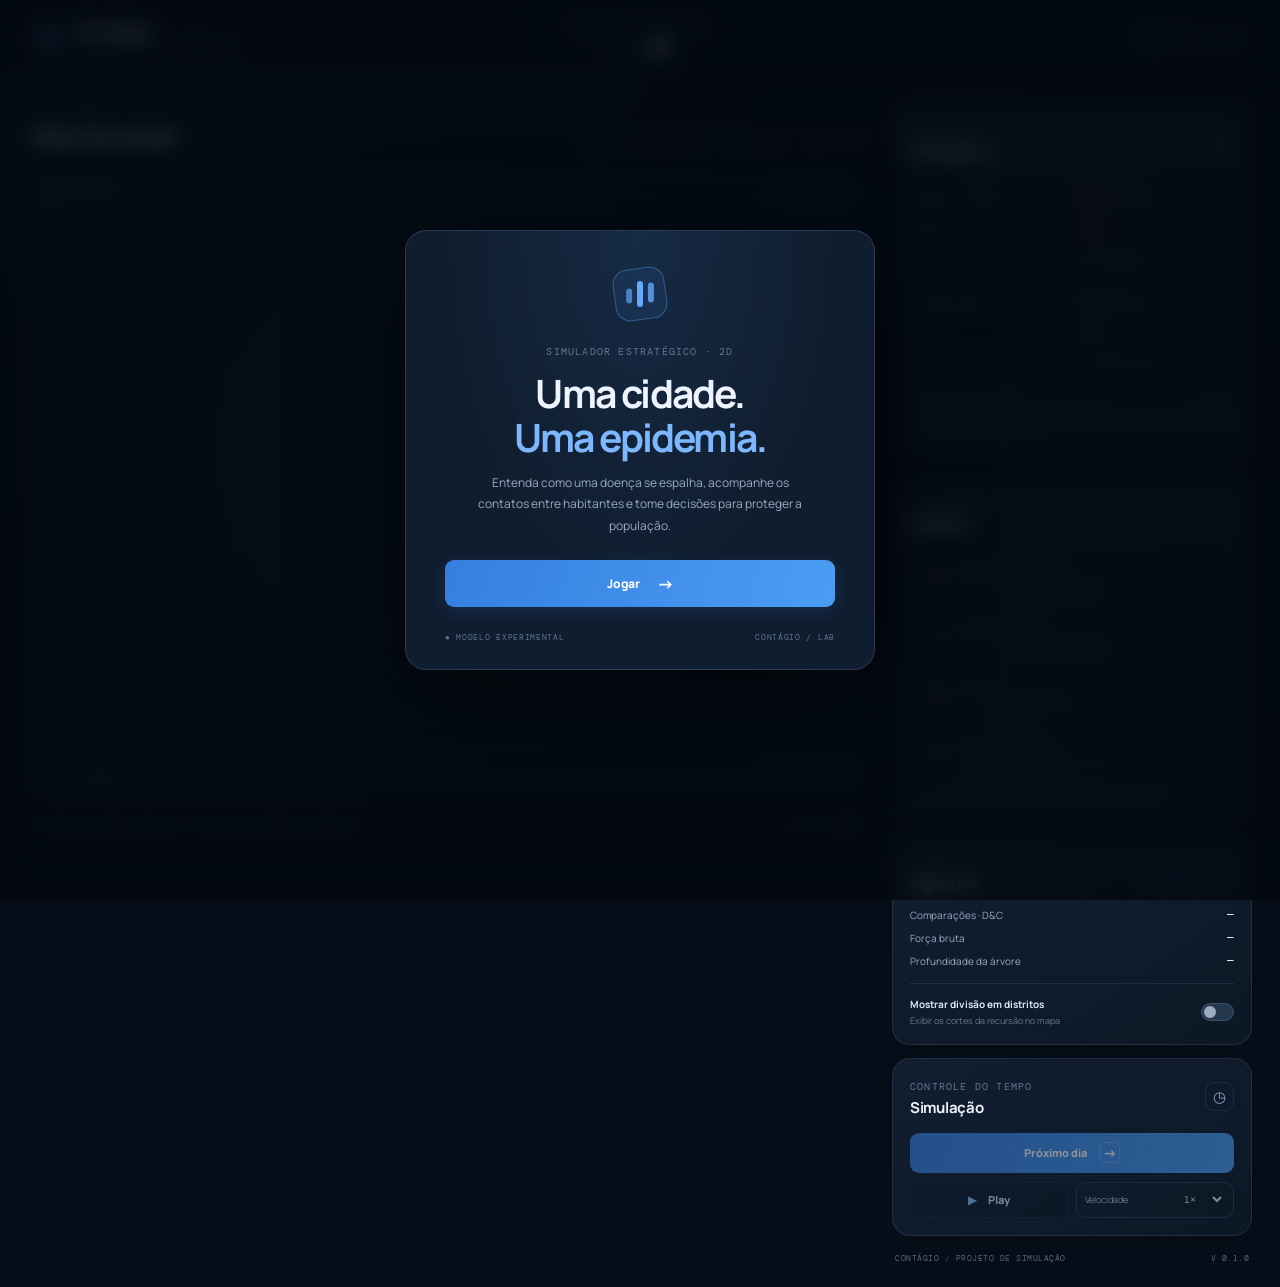
==== index.html @ 3c7310c2 "actions" ====
<!DOCTYPE html>
<html lang="pt-BR">
<head>
  <meta charset="UTF-8">
  <meta name="viewport" content="width=device-width, initial-scale=1.0">
  <meta name="theme-color" content="#0b1220">
  <meta name="description" content="Contágio — simulação estratégica de epidemias em uma cidade.">
  <title>Contágio — Simulador de epidemias</title>
  <link rel="stylesheet" href="css/style.css">
</head>
<body>
  <div class="app-shell">
    <header class="topbar">
      <a class="brand" href="#" aria-label="Contágio — início">
        <span class="brand-mark" aria-hidden="true"><span></span><span></span><span></span></span>
        <span class="brand-copy">
          <strong>Contágio</strong>
          <small>SIMULADOR DE EPIDEMIAS</small>
        </span>
      </a>
      <div class="topbar-center">
        <span class="eyebrow">SIMULAÇÃO EM ANDAMENTO</span>
        <div class="day-display">DIA <strong id="current-day">01</strong></div>
      </div>
      <div class="topbar-right">
        <span class="status-dot"></span>
        <span>MODELO LOCAL</span>
      </div>
    </header>

    <main class="main-layout">
      <section class="city-section" aria-label="Mapa da cidade">
        <div class="section-heading city-heading">
          <div>
            <span class="eyebrow">VISÃO GERAL</span>
            <h1>Mapa da cidade</h1>
          </div>
          <div class="map-legend" aria-label="Legenda dos estados">
            <span><i class="legend-dot susceptible"></i>Suscetível</span>
            <span><i class="legend-dot infected"></i>Infectado</span>
            <span><i class="legend-dot recovered"></i>Recuperado</span>
            <span><i class="legend-dot vaccinated"></i>Vacinado</span>
          </div>
        </div>

        <div class="city-frame">
          <div class="map-topline">
            <span><i class="live-indicator"></i> SIMULAÇÃO</span>
            <span id="city-population">POPULAÇÃO: —</span>
          </div>
          <canvas id="city" width="1100" height="720" aria-label="Representação 2D da cidade e de seus habitantes">
            Seu navegador não oferece suporte ao elemento canvas.
          </canvas>
          <div class="map-coordinates" aria-hidden="true">
            <span>SETOR URBANO · 01</span>
            <span>CONTÁGIO / LAB</span>
          </div>
        </div>

        <div class="city-footer">
          <div class="footer-note">
            <span class="footer-icon">⌖</span>
            <span>Observe os deslocamentos e os focos de transmissão em tempo real.</span>
          </div>
          <span class="simulation-tag">2D · TEMPO DISCRETO</span>
        </div>
      </section>

      <aside class="sidebar" aria-label="Painel de controle">
        <section class="panel stats-panel">
          <div class="panel-heading">
            <div>
              <span class="eyebrow">CENÁRIO ATUAL</span>
              <h2>Estatísticas</h2>
            </div>
            <span class="panel-icon" aria-hidden="true">▥</span>
          </div>
          <div class="stats-grid">
            <article class="stat-card stat-s">
              <span class="stat-label"><i class="legend-dot susceptible"></i> SUSCETÍVEIS</span>
              <strong id="stat-susceptible">—</strong>
              <small>Não infectados</small>
            </article>
            <article class="stat-card stat-i">
              <span class="stat-label"><i class="legend-dot infected"></i> INFECTADOS</span>
              <strong id="stat-infected">—</strong>
              <small>Em circulação</small>
            </article>
            <article class="stat-card stat-r">
              <span class="stat-label"><i class="legend-dot recovered"></i> RECUPERADOS</span>
              <strong id="stat-recovered">—</strong>
              <small>Imunidade adquirida</small>
            </article>
            <article class="stat-card stat-v">
              <span class="stat-label"><i class="legend-dot vaccinated"></i> VACINADOS</span>
              <strong id="stat-vaccinated">—</strong>
              <small>Proteção aplicada</small>
            </article>
          </div>
          <div class="hospital-block">
            <div class="hospital-heading">
              <span>Ocupação hospitalar</span>
              <strong id="hospital-occupancy">— / —</strong>
            </div>
            <div class="progress-track" role="progressbar" aria-label="Ocupação hospitalar" aria-valuemin="0" aria-valuemax="100" aria-valuenow="0" id="hospital-progress">
              <span id="hospital-progress-fill"></span>
            </div>
            <div class="progress-caption">
              <span>Capacidade disponível</span>
              <strong id="hospital-available">—</strong>
            </div>
          </div>
        </section>

        <section class="panel actions-panel">
          <div class="panel-heading">
            <div>
              <span class="eyebrow">INTERVENÇÕES</span>
              <h2>Medidas</h2>
            </div>
            <span class="panel-icon" aria-hidden="true">✳</span>
          </div>
          <div class="action-list">
            <button class="action-button" id="btn-lockdown" type="button" disabled>
              <span class="action-symbol lockdown-symbol">⌑</span>
              <span class="action-copy"><strong>Lockdown de distrito</strong><small>Restringir circulação em uma área</small></span>
              <span class="action-arrow">›</span>
            </button>
            <button class="action-button" id="btn-distancing" type="button" disabled>
              <span class="action-symbol distancing-symbol">↔</span>
              <span class="action-copy"><strong>Distanciamento</strong><small>Reduzir a proximidade entre pessoas</small></span>
              <span class="action-arrow">›</span>
            </button>
            <button class="action-button" id="btn-vaccinate" type="button" disabled>
              <span class="action-symbol vaccine-symbol">✚</span>
              <span class="action-copy"><strong>Vacinar</strong><small>Imunizar parte da população</small></span>
              <span class="action-arrow">›</span>
            </button>
            <button class="action-button" id="btn-trace" type="button" disabled>
              <span class="action-symbol trace-symbol">⌕</span>
              <span class="action-copy"><strong>Rastrear contatos</strong><small>Identificar e isolar contatos recentes</small></span>
              <span class="action-arrow">›</span>
            </button>
          </div>
          <p class="panel-hint">As medidas estratégicas serão habilitadas ao iniciar uma fase.</p>
        </section>

        <section class="panel algorithm-panel">
          <div class="panel-heading">
            <div>
              <span class="eyebrow">DIVIDIR E CONQUISTAR</span>
              <h2>Algoritmo</h2>
            </div>
            <span class="complexity-chip">O(n log n + k)</span>
          </div>
          <div class="algorithm-metrics">
            <div class="algorithm-metric">
              <span>Comparações · D&amp;C</span>
              <strong id="algorithm-comparisons">—</strong>
            </div>
            <div class="algorithm-metric">
              <span>Força bruta</span>
              <strong id="brute-comparisons">—</strong>
            </div>
            <div class="algorithm-metric">
              <span>Profundidade da árvore</span>
              <strong id="tree-depth">—</strong>
            </div>
          </div>
          <label class="toggle-row" for="toggle-districts">
            <span class="toggle-copy"><strong>Mostrar divisão em distritos</strong><small>Exibir os cortes da recursão no mapa</small></span>
            <input id="toggle-districts" type="checkbox" disabled>
            <span class="toggle-control" aria-hidden="true"></span>
          </label>
        </section>

        <section class="panel controls-panel">
          <div class="panel-heading">
            <div>
              <span class="eyebrow">CONTROLE DO TEMPO</span>
              <h2>Simulação</h2>
            </div>
            <span class="panel-icon" aria-hidden="true">◷</span>
          </div>
          <button class="primary-button" id="btn-next-day" type="button" disabled>
            <span>Próximo dia</span><span class="button-shortcut">→</span>
          </button>
          <div class="playback-row">
            <button class="secondary-button" id="btn-play-pause" type="button" disabled>
              <span id="play-icon">▶</span><span id="play-label">Play</span>
            </button>
            <label class="speed-control" for="speed-select">
              <span>Velocidade</span>
              <select id="speed-select" disabled>
                <option value="1">1×</option>
                <option value="2">2×</option>
                <option value="4">4×</option>
              </select>
            </label>
          </div>
        </section>

        <div class="sidebar-bottom">
          <span>CONTÁGIO <span class="muted">/</span> PROJETO DE SIMULAÇÃO</span>
          <span>V 0.1.0</span>
        </div>
      </aside>
    </main>
  </div>

  <!-- Menu inicial -->
  <div class="overlay overlay-menu is-visible" id="menu-overlay" role="dialog" aria-modal="true" aria-labelledby="menu-title">
    <div class="modal-card menu-card">
      <div class="modal-emblem"><span class="brand-mark large"><span></span><span></span><span></span></span></div>
      <span class="eyebrow">SIMULADOR ESTRATÉGICO · 2D</span>
      <h2 id="menu-title">Uma cidade.<br><span>Uma epidemia.</span></h2>
      <p>Entenda como uma doença se espalha, acompanhe os contatos entre habitantes e tome decisões para proteger a população.</p>
      <button class="primary-button modal-primary" id="btn-start" type="button">Jogar <span>→</span></button>
      <div class="modal-meta"><span>● MODELO EXPERIMENTAL</span><span>CONTÁGIO / LAB</span></div>
    </div>
  </div>

  <!-- Resultado da fase -->
  <div class="overlay" id="level-overlay" role="dialog" aria-modal="true" aria-labelledby="level-result-title" hidden>
    <div class="modal-card result-card">
      <span class="eyebrow" id="level-result-kicker">RESULTADO DA FASE</span>
      <h2 id="level-result-title">Fase concluída</h2>
      <p id="level-result-message">O resultado da simulação aparecerá aqui.</p>
      <button class="primary-button modal-primary" id="btn-level-continue" type="button">Continuar <span>→</span></button>
    </div>
  </div>

  <!-- Scripts: dependências carregadas em ordem. -->
  <script src="js/config.js"></script>
  <script src="js/utils.js"></script>
  <script src="js/selection.js"></script>
  <script src="js/pairs.js"></script>
  <script src="js/world.js"></script>
  <script src="js/epidemic.js"></script>
  <script src="js/actions.js"></script>
  <script src="js/renderer.js"></script>
  <!-- TODO: <script src="js/ui.js"></script> -->
  <!-- TODO: <script src="js/levels.js"></script> -->
  <!-- TODO: <script src="js/main.js"></script> -->
</body>
</html>
---- css/style.css ----
@import url('https://fonts.googleapis.com/css2?family=DM+Mono:wght@400;500&family=Manrope:wght@400;500;600;700;800&display=swap');

:root {
  color-scheme: dark;
  --color-s: #4ba7ff;
  --color-i: #ff5f70;
  --color-r: #39d6a0;
  --color-v: #a78bfa;
  --bg: #080e19;
  --bg-soft: #0c1422;
  --panel: #101b2b;
  --panel-raised: #142236;
  --panel-border: rgba(151, 177, 211, .12);
  --text: #edf4ff;
  --text-soft: #9aabc2;
  --text-muted: #657891;
  --accent: #63a9ff;
  --accent-strong: #347fe0;
  --grid-line: rgba(120, 158, 204, .075);
  --radius-lg: 18px;
  --radius-md: 12px;
  --font-main: 'Manrope', -apple-system, BlinkMacSystemFont, 'Segoe UI', sans-serif;
  --font-mono: 'DM Mono', 'SFMono-Regular', Consolas, monospace;
}

* { box-sizing: border-box; }
html { min-width: 320px; min-height: 100%; background: var(--bg); }
body {
  margin: 0;
  min-height: 100vh;
  color: var(--text);
  background:
    radial-gradient(ellipse at 18% -20%, rgba(43, 105, 178, .16), transparent 42%),
    var(--bg);
  font-family: var(--font-main);
  font-size: 13px;
}
button, select { font: inherit; }
button { color: inherit; }
button:focus-visible, select:focus-visible, input:focus-visible {
  outline: 2px solid var(--accent);
  outline-offset: 3px;
}
[hidden] { display: none !important; }

.app-shell { width: min(1920px, 100%); min-height: 100vh; margin: 0 auto; }
.topbar {
  height: 76px;
  padding: 0 34px;
  display: grid;
  grid-template-columns: 1fr 1fr 1fr;
  align-items: center;
  border-bottom: 1px solid var(--panel-border);
  background: rgba(9, 16, 28, .86);
}
.brand { display: inline-flex; align-items: center; gap: 12px; width: fit-content; color: var(--text); text-decoration: none; }
.brand-mark { width: 30px; height: 30px; display: inline-flex; align-items: center; justify-content: center; gap: 3px; border: 1px solid rgba(99, 169, 255, .35); border-radius: 9px; background: rgba(66, 137, 221, .1); transform: rotate(-8deg); }
.brand-mark span { display: block; width: 4px; border-radius: 4px; background: var(--accent); transform: rotate(8deg); }
.brand-mark span:nth-child(1) { height: 9px; opacity: .65; }
.brand-mark span:nth-child(2) { height: 16px; }
.brand-mark span:nth-child(3) { height: 12px; opacity: .8; }
.brand-copy { display: flex; flex-direction: column; gap: 1px; }
.brand-copy strong { font-size: 17px; font-weight: 800; letter-spacing: -.7px; }
.brand-copy small, .eyebrow { color: var(--text-muted); font: 10px var(--font-mono); letter-spacing: 1.2px; }
.topbar-center { text-align: center; }
.topbar-center .eyebrow { font-size: 9px; }
.day-display { margin-top: 2px; color: var(--text-soft); font: 11px var(--font-mono); letter-spacing: 1.5px; }
.day-display strong { margin-left: 5px; color: var(--text); font-size: 20px; letter-spacing: 0; }
.topbar-right { display: flex; justify-content: flex-end; align-items: center; gap: 9px; color: var(--text-muted); font: 10px var(--font-mono); letter-spacing: .8px; }
.status-dot, .live-indicator { width: 7px; height: 7px; display: inline-block; border-radius: 50%; background: var(--color-r); box-shadow: 0 0 10px rgba(57, 214, 160, .5); }

.main-layout { display: grid; grid-template-columns: minmax(0, 1fr) 360px; gap: 22px; padding: 26px 28px 24px; align-items: start; }
.city-section { min-width: 0; }
.section-heading { display: flex; justify-content: space-between; align-items: flex-end; gap: 20px; }
.city-heading { margin: 2px 2px 17px; }
h1, h2, p { margin-top: 0; }
h1 { margin-bottom: 0; font-size: 21px; font-weight: 700; letter-spacing: -.7px; }
h2 { margin: 3px 0 0; font-size: 15px; font-weight: 700; letter-spacing: -.3px; }
.map-legend { display: flex; flex-wrap: wrap; justify-content: flex-end; gap: 13px; color: var(--text-soft); font-size: 10px; }
.map-legend span, .stat-label { display: inline-flex; align-items: center; gap: 6px; }
.legend-dot { width: 7px; height: 7px; display: inline-block; flex: 0 0 auto; border-radius: 50%; }
.susceptible { background: var(--color-s); }
.infected { background: var(--color-i); box-shadow: 0 0 8px rgba(255, 95, 112, .4); }
.recovered { background: var(--color-r); }
.vaccinated { background: var(--color-v); }

.city-frame {
  position: relative;
  overflow: hidden;
  min-height: 420px;
  border: 1px solid rgba(119, 157, 202, .2);
  border-radius: var(--radius-lg);
  background-color: #0b1727;
  background-image:
    linear-gradient(var(--grid-line) 1px, transparent 1px),
    linear-gradient(90deg, var(--grid-line) 1px, transparent 1px),
    radial-gradient(ellipse at 50% 45%, rgba(40, 91, 143, .13), transparent 62%);
  background-size: 34px 34px, 34px 34px, auto;
  box-shadow: 0 18px 50px rgba(0, 0, 0, .18), inset 0 1px rgba(255, 255, 255, .025);
}
.map-topline { position: absolute; z-index: 1; top: 17px; left: 19px; right: 19px; display: flex; justify-content: space-between; color: #7388a4; font: 9px var(--font-mono); letter-spacing: 1px; pointer-events: none; }
.map-topline > span:first-child { display: flex; align-items: center; gap: 7px; }
.live-indicator { width: 6px; height: 6px; }
#city { display: block; width: 100%; height: clamp(420px, calc(100vh - 270px), 760px); min-height: 420px; }
.map-coordinates { position: absolute; bottom: 15px; left: 19px; right: 19px; display: flex; justify-content: space-between; color: rgba(122, 148, 180, .55); font: 8px var(--font-mono); letter-spacing: 1px; pointer-events: none; }
.city-footer { display: flex; justify-content: space-between; align-items: center; gap: 16px; padding: 14px 3px 0; color: var(--text-muted); font-size: 10px; }
.footer-note { display: flex; align-items: center; gap: 8px; }
.footer-icon { color: var(--accent); font-size: 16px; }
.simulation-tag { font: 9px var(--font-mono); letter-spacing: .8px; }

.sidebar { display: flex; flex-direction: column; gap: 13px; }
.panel { padding: 17px; border: 1px solid var(--panel-border); border-radius: var(--radius-lg); background: linear-gradient(145deg, rgba(18, 31, 49, .98), rgba(13, 24, 39, .98)); box-shadow: 0 8px 24px rgba(0, 0, 0, .1); }
.panel-heading { display: flex; justify-content: space-between; align-items: center; margin-bottom: 15px; }
.panel-icon { width: 29px; height: 29px; display: grid; place-items: center; border: 1px solid var(--panel-border); border-radius: 9px; color: #8aa5c7; font-size: 15px; }
.stats-grid { display: grid; grid-template-columns: 1fr 1fr; gap: 8px; }
.stat-card { min-width: 0; padding: 11px 11px 10px; border: 1px solid var(--panel-border); border-radius: 10px; background: rgba(5, 13, 24, .28); }
.stat-label { color: var(--text-soft); font: 8px var(--font-mono); letter-spacing: .45px; white-space: nowrap; }
.stat-card strong { display: block; margin: 7px 0 1px; font: 700 23px var(--font-mono); letter-spacing: -1px; }
.stat-card small { color: var(--text-muted); font-size: 9px; }
.stat-s strong { color: var(--color-s); }
.stat-i strong { color: var(--color-i); }
.stat-r strong { color: var(--color-r); }
.stat-v strong { color: var(--color-v); }
.hospital-block { margin-top: 15px; }
.hospital-heading, .progress-caption { display: flex; justify-content: space-between; align-items: center; color: var(--text-soft); font-size: 10px; }
.hospital-heading strong, .progress-caption strong { color: var(--text); font: 10px var(--font-mono); }
.progress-track { height: 6px; overflow: hidden; margin: 9px 0 7px; border-radius: 10px; background: #25364c; }
.progress-track span { display: block; width: 0; height: 100%; border-radius: inherit; background: linear-gradient(90deg, #39d6a0, #f3bd58, #ff5f70); transition: width .25s ease; }
.progress-caption { color: var(--text-muted); font-size: 9px; }

.action-list { display: flex; flex-direction: column; gap: 7px; }
.action-button { width: 100%; min-height: 52px; display: flex; align-items: center; gap: 10px; padding: 8px 10px; border: 1px solid var(--panel-border); border-radius: 10px; background: rgba(5, 13, 24, .25); text-align: left; cursor: pointer; transition: border-color .18s, background .18s, transform .18s; }
.action-button:not(:disabled):hover { transform: translateY(-1px); border-color: rgba(99, 169, 255, .4); background: rgba(58, 115, 180, .1); }
.action-symbol { width: 30px; height: 30px; display: grid; flex: 0 0 auto; place-items: center; border-radius: 8px; font-size: 18px; }
.lockdown-symbol { color: #f4b85b; background: rgba(244, 184, 91, .11); }
.distancing-symbol { color: #65b7ff; background: rgba(101, 183, 255, .11); }
.vaccine-symbol { color: #ad91ff; background: rgba(173, 145, 255, .12); }
.trace-symbol { color: #53d8b0; background: rgba(83, 216, 176, .11); }
.action-copy { display: flex; min-width: 0; flex: 1; flex-direction: column; gap: 2px; }
.action-copy strong { color: #dce8f8; font-size: 10px; font-weight: 700; }
.action-copy small { color: var(--text-muted); font-size: 9px; }
.action-arrow { color: #617a99; font-size: 20px; }
button:disabled, select:disabled { opacity: .52; cursor: not-allowed; }
.panel-hint { margin: 10px 1px 0; color: var(--text-muted); font-size: 9px; line-height: 1.5; }

.complexity-chip { padding: 5px 7px; border: 1px solid rgba(99, 169, 255, .2); border-radius: 6px; color: #8ebdff; background: rgba(62, 132, 220, .08); font: 8px var(--font-mono); }
.algorithm-metrics { display: flex; flex-direction: column; gap: 9px; }
.algorithm-metric { display: flex; justify-content: space-between; align-items: center; color: var(--text-soft); font-size: 10px; }
.algorithm-metric strong { color: var(--text); font: 11px var(--font-mono); }
.toggle-row { display: flex; align-items: center; justify-content: space-between; gap: 12px; margin-top: 15px; padding-top: 13px; border-top: 1px solid var(--panel-border); cursor: pointer; }
.toggle-copy { display: flex; flex-direction: column; gap: 3px; }
.toggle-copy strong { color: #dce8f8; font-size: 10px; }
.toggle-copy small { color: var(--text-muted); font-size: 9px; }
.toggle-row input { position: absolute; width: 1px; height: 1px; overflow: hidden; opacity: 0; }
.toggle-control { position: relative; width: 33px; height: 18px; flex: 0 0 auto; border: 1px solid #3b506a; border-radius: 20px; background: #26384d; transition: .2s; }
.toggle-control::after { position: absolute; top: 2px; left: 2px; width: 12px; height: 12px; border-radius: 50%; background: #9aabc2; content: ''; transition: .2s; }
.toggle-row input:checked + .toggle-control { border-color: #438ce0; background: #2869b4; }
.toggle-row input:checked + .toggle-control::after { left: 17px; background: white; }
.toggle-row input:focus-visible + .toggle-control { outline: 2px solid var(--accent); outline-offset: 3px; }

.primary-button, .secondary-button { min-height: 40px; display: flex; justify-content: center; align-items: center; gap: 12px; border: 0; border-radius: 9px; font-size: 11px; font-weight: 800; cursor: pointer; transition: filter .18s, transform .18s, background .18s; }
.primary-button { width: 100%; color: white; background: linear-gradient(110deg, #367fe0, #4b9df4); box-shadow: 0 5px 16px rgba(44, 117, 213, .2); }
.primary-button:hover:not(:disabled) { filter: brightness(1.12); transform: translateY(-1px); }
.primary-button:disabled { box-shadow: none; }
.button-shortcut { display: grid; width: 21px; height: 21px; place-items: center; border: 1px solid rgba(255, 255, 255, .22); border-radius: 6px; font-size: 14px; }
.playback-row { display: grid; grid-template-columns: 1fr 1fr; gap: 8px; margin-top: 9px; }
.secondary-button { min-height: 36px; border: 1px solid var(--panel-border); color: #d8e5f5; background: rgba(5, 13, 24, .25); }
.secondary-button:hover:not(:disabled) { border-color: rgba(99, 169, 255, .4); background: rgba(58, 115, 180, .1); }
.secondary-button span:first-child { color: #8ebdff; }
.speed-control { min-width: 0; display: flex; align-items: center; justify-content: space-between; gap: 7px; padding: 0 8px; border: 1px solid var(--panel-border); border-radius: 9px; color: var(--text-muted); font-size: 9px; }
.speed-control select { width: 47px; padding: 5px 2px; border: 0; color: var(--text); background: transparent; font: 10px var(--font-mono); cursor: pointer; }
.sidebar-bottom { display: flex; justify-content: space-between; padding: 4px 3px 0; color: #536780; font: 8px var(--font-mono); letter-spacing: .5px; }
.muted { color: #34485f; }

.overlay { position: fixed; z-index: 10; inset: 0; display: grid; place-items: center; padding: 22px; background: rgba(3, 8, 15, .78); backdrop-filter: blur(10px); opacity: 0; pointer-events: none; transition: opacity .25s; }
.overlay.is-visible { opacity: 1; pointer-events: auto; }
.overlay-menu { opacity: 1; pointer-events: auto; }
.modal-card { width: min(470px, 100%); padding: 37px 39px 27px; border: 1px solid rgba(135, 173, 220, .2); border-radius: 21px; background: radial-gradient(ellipse at 50% 0%, rgba(55, 112, 184, .17), transparent 58%), #101d2e; box-shadow: 0 25px 100px rgba(0, 0, 0, .5); }
.menu-card { text-align: center; }
.modal-emblem { display: flex; justify-content: center; margin-bottom: 21px; }
.brand-mark.large { width: 52px; height: 52px; gap: 5px; border-radius: 15px; }
.brand-mark.large span { width: 6px; }
.brand-mark.large span:nth-child(1) { height: 15px; }
.brand-mark.large span:nth-child(2) { height: 26px; }
.brand-mark.large span:nth-child(3) { height: 20px; }
.modal-card h2 { margin: 12px 0 12px; font-size: clamp(30px, 6vw, 39px); line-height: 1.14; letter-spacing: -1.8px; }
.modal-card h2 span { color: #7db8ff; }
.modal-card p { max-width: 340px; margin: 0 auto 24px; color: var(--text-soft); font-size: 12px; line-height: 1.8; }
.modal-primary { min-height: 47px; font-size: 12px; }
.modal-primary span { margin-left: 5px; font-size: 17px; }
.modal-meta { display: flex; justify-content: space-between; margin-top: 25px; color: #5d7491; font: 8px var(--font-mono); letter-spacing: .7px; }
.result-card { text-align: center; }
.result-card h2 { font-size: 29px; }
.result-card p { margin-bottom: 22px; }

@media (min-width: 1500px) {
  .main-layout { grid-template-columns: minmax(0, 1fr) 390px; gap: 26px; padding: 32px 36px; }
  .panel { padding: 19px; }
  #city { height: min(72vh, 850px); }
}
@media (max-width: 1050px) {
  .main-layout { grid-template-columns: minmax(0, 1fr) 320px; gap: 15px; padding: 20px 18px; }
  .panel { padding: 14px; }
  .map-legend { gap: 9px; }
}
@media (max-width: 780px) {
  .topbar { height: 67px; padding: 0 18px; }
  .topbar { grid-template-columns: 1fr auto; }
  .topbar-center { display: none; }
  .main-layout { grid-template-columns: 1fr; padding: 19px 14px 25px; }
  .sidebar { display: grid; grid-template-columns: repeat(2, minmax(0, 1fr)); align-items: start; }
  .stats-panel, .actions-panel { grid-row: span 1; }
  .sidebar-bottom { grid-column: 1 / -1; }
  #city { height: min(66vw, 560px); min-height: 330px; }
  .city-frame { min-height: 330px; }
}
@media (max-width: 520px) {
  .topbar-right { font-size: 8px; }
  .section-heading { align-items: flex-start; flex-direction: column; }
  .map-legend { justify-content: flex-start; }
  .sidebar { grid-template-columns: 1fr; }
  .panel { padding: 16px; }
  .city-footer { align-items: flex-start; flex-direction: column; gap: 7px; }
  .modal-card { padding: 31px 23px 23px; }
}
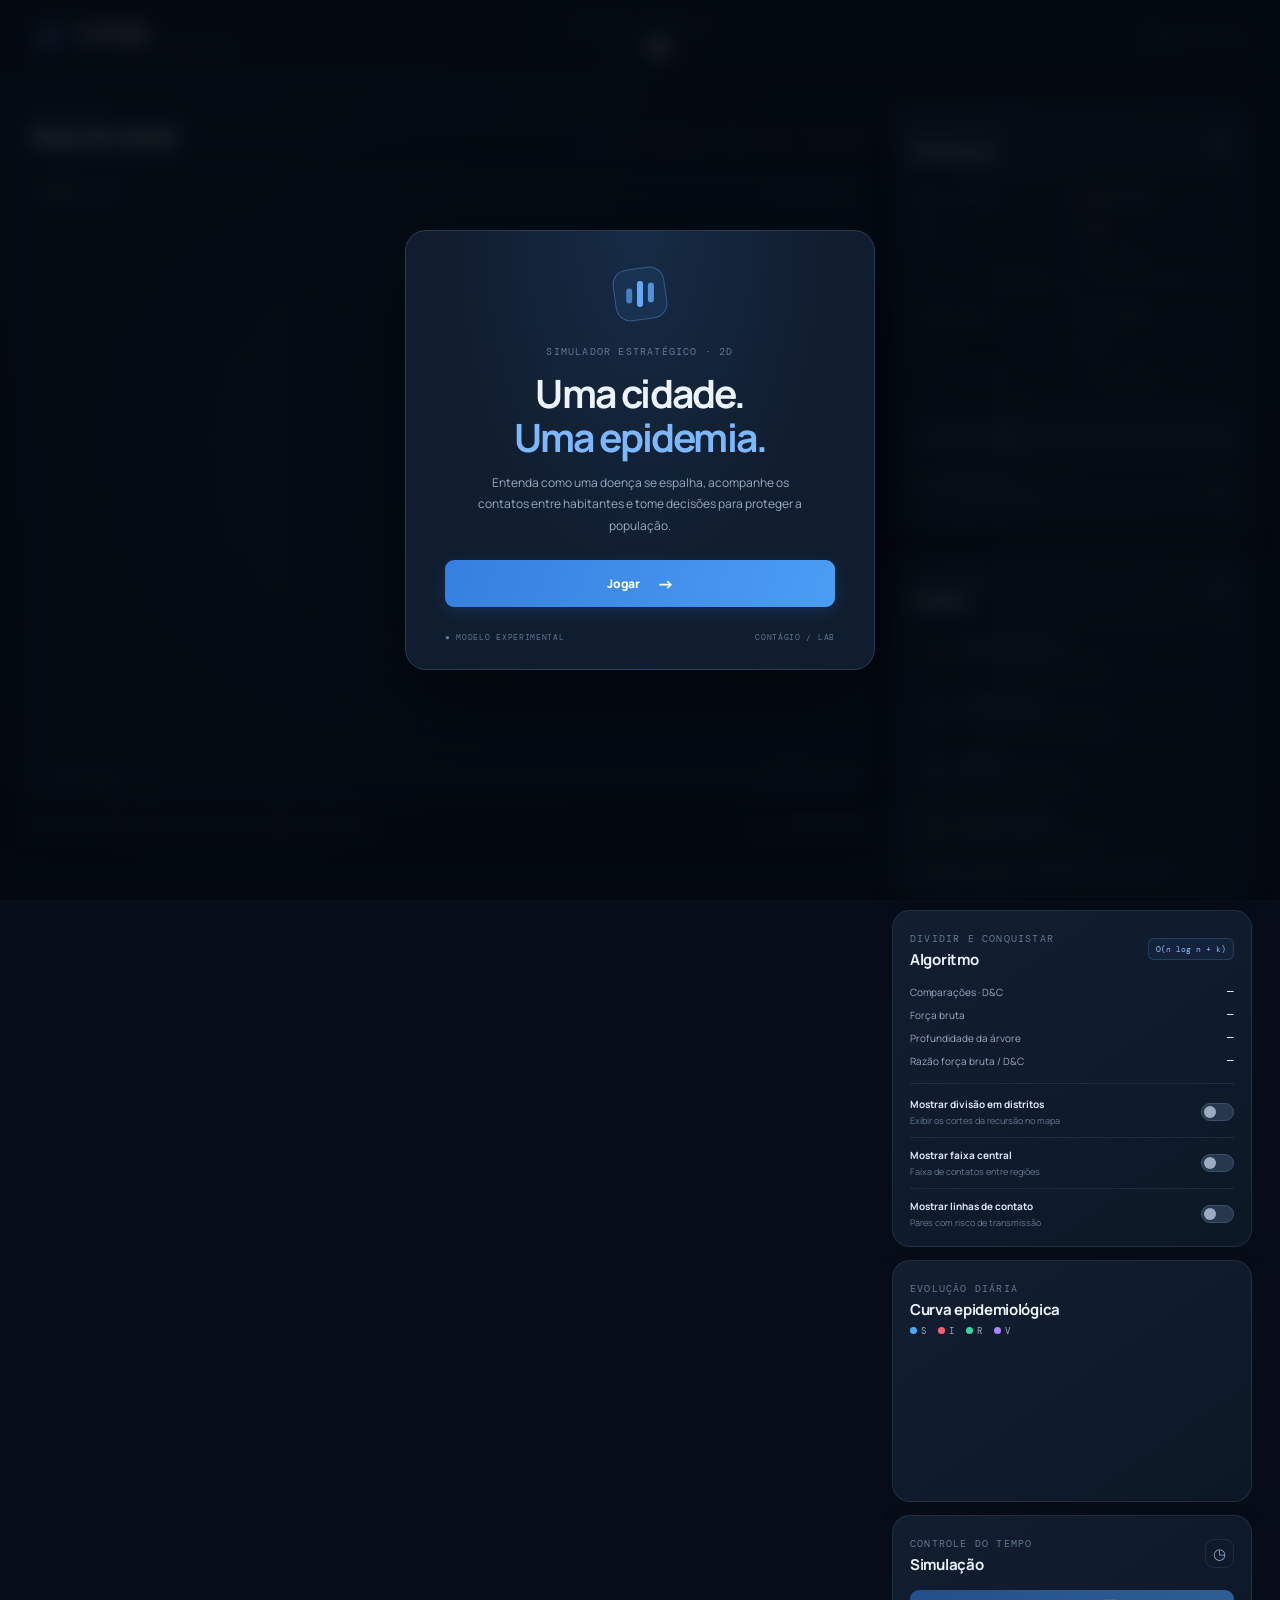
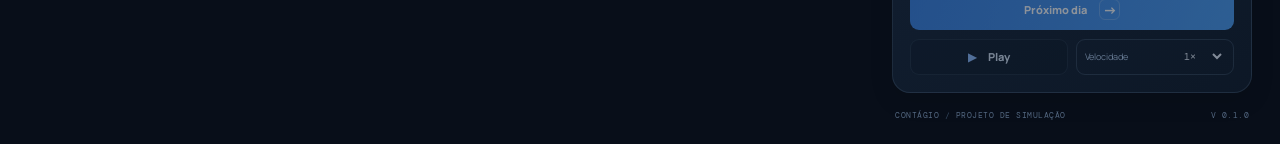
==== commit 5f7ec436: "ui" ====
--- a/index.html
+++ b/index.html
@@ -51,6 +51,7 @@
           <canvas id="city" width="1100" height="720" aria-label="Representação 2D da cidade e de seus habitantes">
             Seu navegador não oferece suporte ao elemento canvas.
           </canvas>
+          <div class="selection-hint" id="selection-hint" role="status" hidden>Clique em um distrito · ESC para cancelar</div>
           <div class="map-coordinates" aria-hidden="true">
             <span>SETOR URBANO · 01</span>
             <span>CONTÁGIO / LAB</span>
@@ -80,23 +81,28 @@
               <span class="stat-label"><i class="legend-dot susceptible"></i> SUSCETÍVEIS</span>
               <strong id="stat-susceptible">—</strong>
               <small>Não infectados</small>
+              <div class="stat-progress"><span id="bar-susceptible"></span></div>
             </article>
             <article class="stat-card stat-i">
               <span class="stat-label"><i class="legend-dot infected"></i> INFECTADOS</span>
               <strong id="stat-infected">—</strong>
               <small>Em circulação</small>
+              <div class="stat-progress"><span id="bar-infected"></span></div>
             </article>
             <article class="stat-card stat-r">
               <span class="stat-label"><i class="legend-dot recovered"></i> RECUPERADOS</span>
               <strong id="stat-recovered">—</strong>
               <small>Imunidade adquirida</small>
+              <div class="stat-progress"><span id="bar-recovered"></span></div>
             </article>
             <article class="stat-card stat-v">
               <span class="stat-label"><i class="legend-dot vaccinated"></i> VACINADOS</span>
               <strong id="stat-vaccinated">—</strong>
               <small>Proteção aplicada</small>
-            </article>
-          </div>
+              <div class="stat-progress"><span id="bar-vaccinated"></span></div>
+            </article>
+          </div>
+          <div class="budget-strip"><span>Orçamento disponível</span><strong id="budget-value">—</strong></div>
           <div class="hospital-block">
             <div class="hospital-heading">
               <span>Ocupação hospitalar</span>
@@ -121,22 +127,22 @@
             <span class="panel-icon" aria-hidden="true">✳</span>
           </div>
           <div class="action-list">
-            <button class="action-button" id="btn-lockdown" type="button" disabled>
+            <button class="action-button" id="btn-lockdown" type="button" disabled aria-label="Selecionar distrito para lockdown">
               <span class="action-symbol lockdown-symbol">⌑</span>
               <span class="action-copy"><strong>Lockdown de distrito</strong><small>Restringir circulação em uma área</small></span>
               <span class="action-arrow">›</span>
             </button>
-            <button class="action-button" id="btn-distancing" type="button" disabled>
+            <button class="action-button" id="btn-distancing" type="button" disabled aria-label="Ativar ou desativar distanciamento">
               <span class="action-symbol distancing-symbol">↔</span>
               <span class="action-copy"><strong>Distanciamento</strong><small>Reduzir a proximidade entre pessoas</small></span>
               <span class="action-arrow">›</span>
             </button>
-            <button class="action-button" id="btn-vaccinate" type="button" disabled>
+            <button class="action-button" id="btn-vaccinate" type="button" disabled aria-label="Vacinar pessoas suscetíveis">
               <span class="action-symbol vaccine-symbol">✚</span>
               <span class="action-copy"><strong>Vacinar</strong><small>Imunizar parte da população</small></span>
               <span class="action-arrow">›</span>
             </button>
-            <button class="action-button" id="btn-trace" type="button" disabled>
+            <button class="action-button" id="btn-trace" type="button" disabled aria-label="Rastrear contatos ou isolar contatos rastreados">
               <span class="action-symbol trace-symbol">⌕</span>
               <span class="action-copy"><strong>Rastrear contatos</strong><small>Identificar e isolar contatos recentes</small></span>
               <span class="action-arrow">›</span>
@@ -166,12 +172,34 @@
               <span>Profundidade da árvore</span>
               <strong id="tree-depth">—</strong>
             </div>
+            <div class="algorithm-metric">
+              <span>Razão força bruta / D&amp;C</span>
+              <strong id="comparison-ratio">—</strong>
+            </div>
           </div>
           <label class="toggle-row" for="toggle-districts">
             <span class="toggle-copy"><strong>Mostrar divisão em distritos</strong><small>Exibir os cortes da recursão no mapa</small></span>
-            <input id="toggle-districts" type="checkbox" disabled>
+            <input id="toggle-districts" type="checkbox" disabled aria-label="Mostrar divisão em distritos">
             <span class="toggle-control" aria-hidden="true"></span>
           </label>
+          <label class="toggle-row compact-toggle" for="toggle-strip">
+            <span class="toggle-copy"><strong>Mostrar faixa central</strong><small>Faixa de contatos entre regiões</small></span>
+            <input id="toggle-strip" type="checkbox" disabled aria-label="Mostrar faixa central de contato">
+            <span class="toggle-control" aria-hidden="true"></span>
+          </label>
+          <label class="toggle-row compact-toggle" for="toggle-pairs">
+            <span class="toggle-copy"><strong>Mostrar linhas de contato</strong><small>Pares com risco de transmissão</small></span>
+            <input id="toggle-pairs" type="checkbox" disabled aria-label="Mostrar linhas de contato com risco">
+            <span class="toggle-control" aria-hidden="true"></span>
+          </label>
+        </section>
+
+        <section class="panel chart-panel">
+          <div class="panel-heading">
+            <div><span class="eyebrow">EVOLUÇÃO DIÁRIA</span><h2>Curva epidemiológica</h2></div>
+          </div>
+          <div class="chart-legend"><span class="chart-s">S</span><span class="chart-i">I</span><span class="chart-r">R</span><span class="chart-v">V</span></div>
+          <canvas id="chart" height="140" aria-label="Gráfico da evolução diária de suscetíveis, infectados, recuperados e vacinados"></canvas>
         </section>
 
         <section class="panel controls-panel">
@@ -182,16 +210,16 @@
             </div>
             <span class="panel-icon" aria-hidden="true">◷</span>
           </div>
-          <button class="primary-button" id="btn-next-day" type="button" disabled>
+          <button class="primary-button" id="btn-next-day" type="button" disabled aria-label="Avançar um dia da simulação">
             <span>Próximo dia</span><span class="button-shortcut">→</span>
           </button>
           <div class="playback-row">
-            <button class="secondary-button" id="btn-play-pause" type="button" disabled>
+            <button class="secondary-button" id="btn-play-pause" type="button" disabled aria-label="Iniciar simulação automática">
               <span id="play-icon">▶</span><span id="play-label">Play</span>
             </button>
             <label class="speed-control" for="speed-select">
               <span>Velocidade</span>
-              <select id="speed-select" disabled>
+              <select id="speed-select" disabled aria-label="Velocidade da simulação">
                 <option value="1">1×</option>
                 <option value="2">2×</option>
                 <option value="4">4×</option>
@@ -226,9 +254,15 @@
       <span class="eyebrow" id="level-result-kicker">RESULTADO DA FASE</span>
       <h2 id="level-result-title">Fase concluída</h2>
       <p id="level-result-message">O resultado da simulação aparecerá aqui.</p>
-      <button class="primary-button modal-primary" id="btn-level-continue" type="button">Continuar <span>→</span></button>
+      <div class="result-actions">
+        <button class="secondary-button" id="btn-retry" type="button">Tentar de novo</button>
+        <button class="primary-button modal-primary" id="btn-next-level" type="button" hidden>Próxima fase <span>→</span></button>
+      </div>
+      <button class="text-button" id="btn-level-continue" type="button">Voltar ao jogo</button>
     </div>
   </div>
+
+  <div class="toast-root" id="toast-root" aria-live="polite" aria-atomic="false"></div>
 
   <!-- Scripts: dependências carregadas em ordem. -->
   <script src="js/config.js"></script>
@@ -239,7 +273,7 @@
   <script src="js/epidemic.js"></script>
   <script src="js/actions.js"></script>
   <script src="js/renderer.js"></script>
-  <!-- TODO: <script src="js/ui.js"></script> -->
+  <script src="js/ui.js"></script>
   <!-- TODO: <script src="js/levels.js"></script> -->
   <!-- TODO: <script src="js/main.js"></script> -->
 </body>
--- a/css/style.css
+++ b/css/style.css
@@ -223,3 +223,38 @@
   .city-footer { align-items: flex-start; flex-direction: column; gap: 7px; }
   .modal-card { padding: 31px 23px 23px; }
 }
+
+/* Etapa 8 — HUD, gráfico, seleção e feedback acessível. */
+.stat-progress { height: 4px; margin-top: 9px; overflow: hidden; border-radius: 8px; background: rgba(112, 137, 170, .18); }
+.stat-progress span { display: block; width: 0; height: 100%; border-radius: inherit; transition: width .25s ease; }
+.stat-s .stat-progress span { background: var(--color-s); }
+.stat-i .stat-progress span { background: var(--color-i); }
+.stat-r .stat-progress span { background: var(--color-r); }
+.stat-v .stat-progress span { background: var(--color-v); }
+.budget-strip { display: flex; justify-content: space-between; align-items: center; margin-top: 12px; padding: 10px 11px; border: 1px solid rgba(99,169,255,.18); border-radius: 9px; background: rgba(50,112,184,.08); color: var(--text-soft); font-size: 10px; }
+.budget-strip strong { color: #8ec4ff; font: 700 13px var(--font-mono); }
+.compact-toggle { margin-top: 10px; padding-top: 10px; }
+.chart-panel { min-width: 0; }
+.chart-panel .panel-heading { margin-bottom: 5px; }
+.chart-legend { display: flex; gap: 12px; margin: 2px 0 7px; color: var(--text-soft); font: 9px var(--font-mono); }
+.chart-legend span::before { display: inline-block; width: 7px; height: 7px; margin-right: 4px; border-radius: 50%; content: ''; }
+.chart-s::before { background: var(--color-s); }
+.chart-i::before { background: var(--color-i); }
+.chart-r::before { background: var(--color-r); }
+.chart-v::before { background: var(--color-v); }
+#chart { display: block; width: 100%; height: 140px; }
+.selection-hint { position: absolute; z-index: 5; top: 48px; left: 50%; transform: translateX(-50%); padding: 9px 13px; border: 1px solid rgba(244,184,91,.5); border-radius: 8px; color: #ffe0a8; background: rgba(20,25,34,.94); box-shadow: 0 5px 22px rgba(0,0,0,.3); font-size: 10px; white-space: nowrap; pointer-events: none; }
+.toast-root { position: fixed; z-index: 30; top: 18px; right: 18px; display: flex; width: min(360px, calc(100vw - 36px)); flex-direction: column; gap: 8px; pointer-events: none; }
+.toast { padding: 12px 15px; border: 1px solid rgba(151,177,211,.2); border-left: 3px solid #39d6a0; border-radius: 9px; color: #eaf2ff; background: rgba(15,27,43,.97); box-shadow: 0 12px 35px rgba(0,0,0,.32); font-size: 11px; line-height: 1.5; opacity: 0; transform: translateX(18px); transition: opacity .22s ease, transform .22s ease; }
+.toast.is-visible { opacity: 1; transform: translateX(0); }
+.toast-error { border-left-color: #ff5f70; }
+.result-actions { display: grid; grid-template-columns: 1fr 1fr; gap: 9px; margin-bottom: 12px; }
+.result-actions .secondary-button, .result-actions .primary-button { min-height: 43px; }
+.text-button { border: 0; padding: 7px 12px; color: var(--text-muted); background: transparent; font-size: 10px; cursor: pointer; }
+.text-button:hover { color: var(--text); }
+button:focus-visible, select:focus-visible, input:focus-visible, canvas:focus-visible { outline: 2px solid var(--accent); outline-offset: 3px; }
+@media (max-width: 520px) {
+  .toast-root { top: 10px; right: 10px; width: calc(100vw - 20px); }
+  .selection-hint { top: 42px; max-width: calc(100% - 20px); white-space: normal; text-align: center; }
+  .result-actions { grid-template-columns: 1fr; }
+}
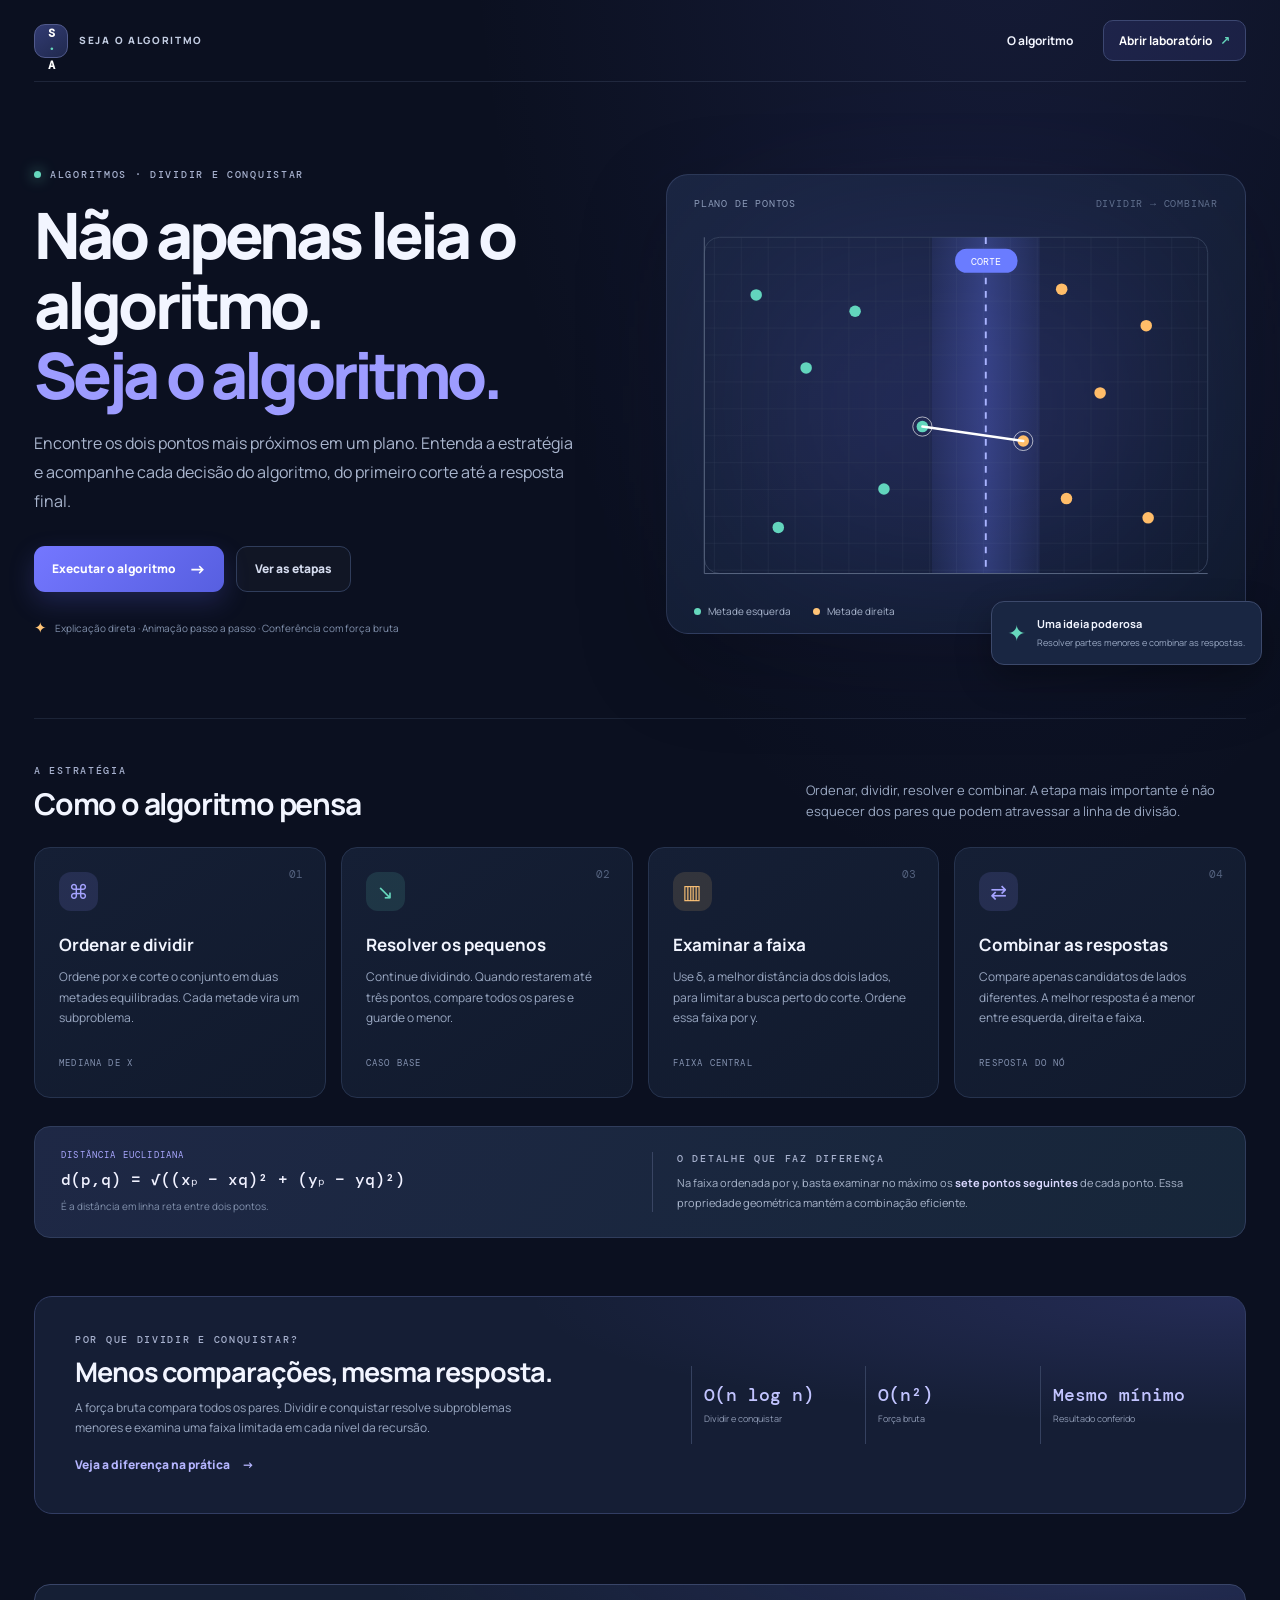
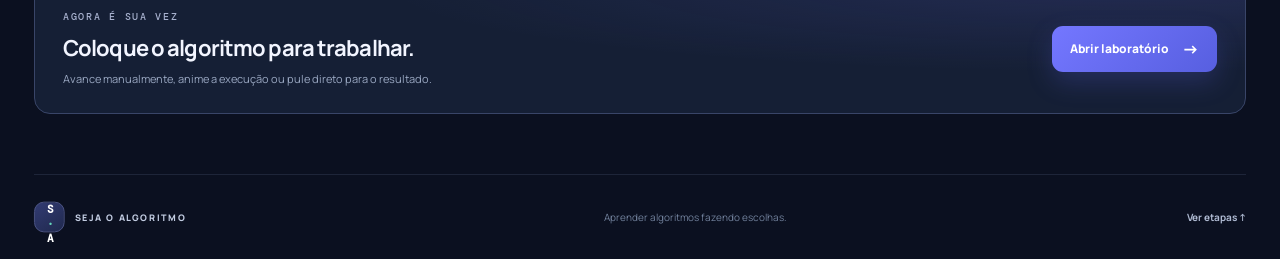
==== commit 794b2312: "redefinindo problem" ====
--- a/index.html
+++ b/index.html
@@ -1,280 +1,84 @@
-<!DOCTYPE html>
+<!doctype html>
 <html lang="pt-BR">
 <head>
-  <meta charset="UTF-8">
-  <meta name="viewport" content="width=device-width, initial-scale=1.0">
-  <meta name="theme-color" content="#0b1220">
-  <meta name="description" content="Contágio — simulação estratégica de epidemias em uma cidade.">
-  <title>Contágio — Simulador de epidemias</title>
-  <link rel="stylesheet" href="css/style.css">
+  <meta charset="utf-8">
+  <meta name="viewport" content="width=device-width, initial-scale=1">
+  <meta name="theme-color" content="#0b1020">
+  <meta name="description" content="Entenda e execute visualmente o algoritmo do par de pontos mais próximo usando dividir e conquistar.">
+  <title>Seja o Algoritmo — Par de pontos mais próximo</title>
+  <link rel="preconnect" href="https://fonts.googleapis.com">
+  <link rel="preconnect" href="https://fonts.gstatic.com" crossorigin>
+  <link href="https://fonts.googleapis.com/css2?family=DM+Mono:wght@400;500&family=Manrope:wght@400;500;600;700;800&display=swap" rel="stylesheet">
+  <link rel="stylesheet" href="css/styles.css">
+  <script defer src="js/site.js"></script>
 </head>
 <body>
-  <div class="app-shell">
+  <div class="site-shell">
     <header class="topbar">
-      <a class="brand" href="#" aria-label="Contágio — início">
-        <span class="brand-mark" aria-hidden="true"><span></span><span></span><span></span></span>
-        <span class="brand-copy">
-          <strong>Contágio</strong>
-          <small>SIMULADOR DE EPIDEMIAS</small>
-        </span>
-      </a>
-      <div class="topbar-center">
-        <span class="eyebrow">SIMULAÇÃO EM ANDAMENTO</span>
-        <div class="day-display">DIA <strong id="current-day">01</strong></div>
-      </div>
-      <div class="topbar-right">
-        <span class="status-dot"></span>
-        <span>MODELO LOCAL</span>
-      </div>
+      <a class="brand" href="index.html" aria-label="Seja o Algoritmo, início"><span class="brand-mark">S<span>·</span>A</span><span>SEJA O ALGORITMO</span></a>
+      <nav class="main-nav" aria-label="Navegação principal">
+        <a class="active" href="index.html">O algoritmo</a>
+        <a class="nav-cta" href="laboratorio.html">Abrir laboratório <span>↗</span></a>
+      </nav>
     </header>
 
-    <main class="main-layout">
-      <section class="city-section" aria-label="Mapa da cidade">
-        <div class="section-heading city-heading">
-          <div>
-            <span class="eyebrow">VISÃO GERAL</span>
-            <h1>Mapa da cidade</h1>
+    <main>
+      <section class="hero">
+        <div class="hero-copy">
+          <div class="eyebrow"><span class="eyebrow-dot"></span> ALGORITMOS · DIVIDIR E CONQUISTAR</div>
+          <h1>Não apenas leia o algoritmo.<br><em>Seja o algoritmo.</em></h1>
+          <p class="hero-lead">Encontre os dois pontos mais próximos em um plano. Entenda a estratégia e acompanhe cada decisão do algoritmo, do primeiro corte até a resposta final.</p>
+          <div class="hero-actions">
+            <a class="button button-primary" href="laboratorio.html">Executar o algoritmo <span>→</span></a>
+            <a class="button button-quiet" href="#como-funciona">Ver as etapas</a>
           </div>
-          <div class="map-legend" aria-label="Legenda dos estados">
-            <span><i class="legend-dot susceptible"></i>Suscetível</span>
-            <span><i class="legend-dot infected"></i>Infectado</span>
-            <span><i class="legend-dot recovered"></i>Recuperado</span>
-            <span><i class="legend-dot vaccinated"></i>Vacinado</span>
-          </div>
+          <div class="hero-proof"><span class="proof-icon">✦</span> Explicação direta · Animação passo a passo · Conferência com força bruta</div>
         </div>
-
-        <div class="city-frame">
-          <div class="map-topline">
-            <span><i class="live-indicator"></i> SIMULAÇÃO</span>
-            <span id="city-population">POPULAÇÃO: —</span>
-          </div>
-          <canvas id="city" width="1100" height="720" aria-label="Representação 2D da cidade e de seus habitantes">
-            Seu navegador não oferece suporte ao elemento canvas.
-          </canvas>
-          <div class="selection-hint" id="selection-hint" role="status" hidden>Clique em um distrito · ESC para cancelar</div>
-          <div class="map-coordinates" aria-hidden="true">
-            <span>SETOR URBANO · 01</span>
-            <span>CONTÁGIO / LAB</span>
-          </div>
-        </div>
-
-        <div class="city-footer">
-          <div class="footer-note">
-            <span class="footer-icon">⌖</span>
-            <span>Observe os deslocamentos e os focos de transmissão em tempo real.</span>
-          </div>
-          <span class="simulation-tag">2D · TEMPO DISCRETO</span>
+        <div class="hero-art" aria-label="Ilustração da divisão dos pontos e da faixa central">
+          <div class="art-glow"></div>
+          <div class="art-label art-label-top">PLANO DE PONTOS <span>DIVIDIR → COMBINAR</span></div>
+          <svg class="hero-graph" viewBox="0 0 560 390" role="img" aria-label="Pontos separados em duas metades por um corte vertical; dois pontos próximos atravessam o corte">
+            <defs><pattern id="grid" width="28" height="28" patternUnits="userSpaceOnUse"><path d="M 28 0 L 0 0 0 28" fill="none" stroke="#34405b" stroke-width="1" opacity=".55"/></pattern><linearGradient id="stripGlow" x1="0" x2="1"><stop stop-color="#6a7cff" stop-opacity=".08"/><stop offset=".5" stop-color="#6a7cff" stop-opacity=".3"/><stop offset="1" stop-color="#6a7cff" stop-opacity=".08"/></linearGradient></defs>
+            <rect x="18" y="18" width="524" height="350" rx="16" fill="url(#grid)" stroke="#34405b"/>
+            <rect x="255" y="18" width="112" height="350" fill="url(#stripGlow)"/>
+            <path d="M311 18V368" stroke="#aab4ff" stroke-width="2" stroke-dasharray="7 7"/>
+            <g fill="#62d5bd"><circle cx="72" cy="78" r="6"/><circle cx="124" cy="154" r="6"/><circle cx="175" cy="95" r="6"/><circle cx="205" cy="280" r="6"/><circle cx="95" cy="320" r="6"/><circle cx="245" cy="215" r="6"/></g>
+            <g fill="#ffbd69"><circle cx="390" cy="72" r="6"/><circle cx="430" cy="180" r="6"/><circle cx="478" cy="110" r="6"/><circle cx="395" cy="290" r="6"/><circle cx="480" cy="310" r="6"/><circle cx="350" cy="230" r="6"/></g>
+            <path d="M245 215L350 230" stroke="#fff" stroke-width="2.5" stroke-linecap="round"/><circle cx="245" cy="215" r="10" fill="none" stroke="#fff" opacity=".65"/><circle cx="350" cy="230" r="10" fill="none" stroke="#fff" opacity=".65"/>
+            <rect x="279" y="30" width="65" height="25" rx="12" fill="#6a7cff"/><text x="311" y="47" text-anchor="middle" fill="white" font-size="10" font-family="DM Mono">CORTE</text>
+            <path d="M18 368H542" stroke="#596781"/><path d="M18 18V368" stroke="#596781"/>
+          </svg>
+          <div class="art-label art-label-bottom"><span><i class="legend-dot mint"></i> Metade esquerda</span><span><i class="legend-dot amber"></i> Metade direita</span></div>
+          <div class="floating-note"><span class="note-spark">✦</span><div><b>Uma ideia poderosa</b><small>Resolver partes menores e combinar as respostas.</small></div></div>
         </div>
       </section>
 
-      <aside class="sidebar" aria-label="Painel de controle">
-        <section class="panel stats-panel">
-          <div class="panel-heading">
-            <div>
-              <span class="eyebrow">CENÁRIO ATUAL</span>
-              <h2>Estatísticas</h2>
-            </div>
-            <span class="panel-icon" aria-hidden="true">▥</span>
-          </div>
-          <div class="stats-grid">
-            <article class="stat-card stat-s">
-              <span class="stat-label"><i class="legend-dot susceptible"></i> SUSCETÍVEIS</span>
-              <strong id="stat-susceptible">—</strong>
-              <small>Não infectados</small>
-              <div class="stat-progress"><span id="bar-susceptible"></span></div>
-            </article>
-            <article class="stat-card stat-i">
-              <span class="stat-label"><i class="legend-dot infected"></i> INFECTADOS</span>
-              <strong id="stat-infected">—</strong>
-              <small>Em circulação</small>
-              <div class="stat-progress"><span id="bar-infected"></span></div>
-            </article>
-            <article class="stat-card stat-r">
-              <span class="stat-label"><i class="legend-dot recovered"></i> RECUPERADOS</span>
-              <strong id="stat-recovered">—</strong>
-              <small>Imunidade adquirida</small>
-              <div class="stat-progress"><span id="bar-recovered"></span></div>
-            </article>
-            <article class="stat-card stat-v">
-              <span class="stat-label"><i class="legend-dot vaccinated"></i> VACINADOS</span>
-              <strong id="stat-vaccinated">—</strong>
-              <small>Proteção aplicada</small>
-              <div class="stat-progress"><span id="bar-vaccinated"></span></div>
-            </article>
-          </div>
-          <div class="budget-strip"><span>Orçamento disponível</span><strong id="budget-value">—</strong></div>
-          <div class="hospital-block">
-            <div class="hospital-heading">
-              <span>Ocupação hospitalar</span>
-              <strong id="hospital-occupancy">— / —</strong>
-            </div>
-            <div class="progress-track" role="progressbar" aria-label="Ocupação hospitalar" aria-valuemin="0" aria-valuemax="100" aria-valuenow="0" id="hospital-progress">
-              <span id="hospital-progress-fill"></span>
-            </div>
-            <div class="progress-caption">
-              <span>Capacidade disponível</span>
-              <strong id="hospital-available">—</strong>
-            </div>
-          </div>
-        </section>
+      <section class="section-intro" id="como-funciona">
+        <div><div class="eyebrow">A ESTRATÉGIA</div><h2>Como o algoritmo pensa</h2></div>
+        <p>Ordenar, dividir, resolver e combinar. A etapa mais importante é não esquecer dos pares que podem atravessar a linha de divisão.</p>
+      </section>
 
-        <section class="panel actions-panel">
-          <div class="panel-heading">
-            <div>
-              <span class="eyebrow">INTERVENÇÕES</span>
-              <h2>Medidas</h2>
-            </div>
-            <span class="panel-icon" aria-hidden="true">✳</span>
-          </div>
-          <div class="action-list">
-            <button class="action-button" id="btn-lockdown" type="button" disabled aria-label="Selecionar distrito para lockdown">
-              <span class="action-symbol lockdown-symbol">⌑</span>
-              <span class="action-copy"><strong>Lockdown de distrito</strong><small>Restringir circulação em uma área</small></span>
-              <span class="action-arrow">›</span>
-            </button>
-            <button class="action-button" id="btn-distancing" type="button" disabled aria-label="Ativar ou desativar distanciamento">
-              <span class="action-symbol distancing-symbol">↔</span>
-              <span class="action-copy"><strong>Distanciamento</strong><small>Reduzir a proximidade entre pessoas</small></span>
-              <span class="action-arrow">›</span>
-            </button>
-            <button class="action-button" id="btn-vaccinate" type="button" disabled aria-label="Vacinar pessoas suscetíveis">
-              <span class="action-symbol vaccine-symbol">✚</span>
-              <span class="action-copy"><strong>Vacinar</strong><small>Imunizar parte da população</small></span>
-              <span class="action-arrow">›</span>
-            </button>
-            <button class="action-button" id="btn-trace" type="button" disabled aria-label="Rastrear contatos ou isolar contatos rastreados">
-              <span class="action-symbol trace-symbol">⌕</span>
-              <span class="action-copy"><strong>Rastrear contatos</strong><small>Identificar e isolar contatos recentes</small></span>
-              <span class="action-arrow">›</span>
-            </button>
-          </div>
-          <p class="panel-hint">As medidas estratégicas serão habilitadas ao iniciar uma fase.</p>
-        </section>
+      <section class="concept-grid algorithm-steps" aria-label="Etapas do algoritmo">
+        <article class="concept-card"><div class="concept-number">01</div><div class="concept-icon purple">⌘</div><h3>Ordenar e dividir</h3><p>Ordene por x e corte o conjunto em duas metades equilibradas. Cada metade vira um subproblema.</p><span class="concept-tag">MEDIANA DE X</span></article>
+        <article class="concept-card"><div class="concept-number">02</div><div class="concept-icon mint">↘</div><h3>Resolver os pequenos</h3><p>Continue dividindo. Quando restarem até três pontos, compare todos os pares e guarde o menor.</p><span class="concept-tag">CASO BASE</span></article>
+        <article class="concept-card"><div class="concept-number">03</div><div class="concept-icon amber">▥</div><h3>Examinar a faixa</h3><p>Use δ, a melhor distância dos dois lados, para limitar a busca perto do corte. Ordene essa faixa por y.</p><span class="concept-tag">FAIXA CENTRAL</span></article>
+        <article class="concept-card"><div class="concept-number">04</div><div class="concept-icon purple">⇄</div><h3>Combinar as respostas</h3><p>Compare apenas candidatos de lados diferentes. A melhor resposta é a menor entre esquerda, direita e faixa.</p><span class="concept-tag">RESPOSTA DO NÓ</span></article>
+      </section>
 
-        <section class="panel algorithm-panel">
-          <div class="panel-heading">
-            <div>
-              <span class="eyebrow">DIVIDIR E CONQUISTAR</span>
-              <h2>Algoritmo</h2>
-            </div>
-            <span class="complexity-chip">O(n log n + k)</span>
-          </div>
-          <div class="algorithm-metrics">
-            <div class="algorithm-metric">
-              <span>Comparações · D&amp;C</span>
-              <strong id="algorithm-comparisons">—</strong>
-            </div>
-            <div class="algorithm-metric">
-              <span>Força bruta</span>
-              <strong id="brute-comparisons">—</strong>
-            </div>
-            <div class="algorithm-metric">
-              <span>Profundidade da árvore</span>
-              <strong id="tree-depth">—</strong>
-            </div>
-            <div class="algorithm-metric">
-              <span>Razão força bruta / D&amp;C</span>
-              <strong id="comparison-ratio">—</strong>
-            </div>
-          </div>
-          <label class="toggle-row" for="toggle-districts">
-            <span class="toggle-copy"><strong>Mostrar divisão em distritos</strong><small>Exibir os cortes da recursão no mapa</small></span>
-            <input id="toggle-districts" type="checkbox" disabled aria-label="Mostrar divisão em distritos">
-            <span class="toggle-control" aria-hidden="true"></span>
-          </label>
-          <label class="toggle-row compact-toggle" for="toggle-strip">
-            <span class="toggle-copy"><strong>Mostrar faixa central</strong><small>Faixa de contatos entre regiões</small></span>
-            <input id="toggle-strip" type="checkbox" disabled aria-label="Mostrar faixa central de contato">
-            <span class="toggle-control" aria-hidden="true"></span>
-          </label>
-          <label class="toggle-row compact-toggle" for="toggle-pairs">
-            <span class="toggle-copy"><strong>Mostrar linhas de contato</strong><small>Pares com risco de transmissão</small></span>
-            <input id="toggle-pairs" type="checkbox" disabled aria-label="Mostrar linhas de contato com risco">
-            <span class="toggle-control" aria-hidden="true"></span>
-          </label>
-        </section>
+      <section class="method-strip">
+        <div class="method-formula"><span class="formula-label">DISTÂNCIA EUCLIDIANA</span><strong>d(p,q) = √((xₚ − xq)² + (yₚ − yq)²)</strong><small>É a distância em linha reta entre dois pontos.</small></div>
+        <div class="method-note"><div class="eyebrow">O DETALHE QUE FAZ DIFERENÇA</div><p>Na faixa ordenada por y, basta examinar no máximo os <b>sete pontos seguintes</b> de cada ponto. Essa propriedade geométrica mantém a combinação eficiente.</p></div>
+      </section>
 
-        <section class="panel chart-panel">
-          <div class="panel-heading">
-            <div><span class="eyebrow">EVOLUÇÃO DIÁRIA</span><h2>Curva epidemiológica</h2></div>
-          </div>
-          <div class="chart-legend"><span class="chart-s">S</span><span class="chart-i">I</span><span class="chart-r">R</span><span class="chart-v">V</span></div>
-          <canvas id="chart" height="140" aria-label="Gráfico da evolução diária de suscetíveis, infectados, recuperados e vacinados"></canvas>
-        </section>
+      <section class="feature-band" id="complexidade">
+        <div class="feature-copy"><div class="eyebrow">POR QUE DIVIDIR E CONQUISTAR?</div><h2>Menos comparações, mesma resposta.</h2><p>A força bruta compara todos os pares. Dividir e conquistar resolve subproblemas menores e examina uma faixa limitada em cada nível da recursão.</p><a class="text-link" href="laboratorio.html">Veja a diferença na prática <span>→</span></a></div>
+        <div class="feature-stats"><div><strong>O(n log n)</strong><span>Dividir e conquistar</span></div><div><strong>O(n²)</strong><span>Força bruta</span></div><div><strong>Mesmo mínimo</strong><span>Resultado conferido</span></div></div>
+      </section>
 
-        <section class="panel controls-panel">
-          <div class="panel-heading">
-            <div>
-              <span class="eyebrow">CONTROLE DO TEMPO</span>
-              <h2>Simulação</h2>
-            </div>
-            <span class="panel-icon" aria-hidden="true">◷</span>
-          </div>
-          <button class="primary-button" id="btn-next-day" type="button" disabled aria-label="Avançar um dia da simulação">
-            <span>Próximo dia</span><span class="button-shortcut">→</span>
-          </button>
-          <div class="playback-row">
-            <button class="secondary-button" id="btn-play-pause" type="button" disabled aria-label="Iniciar simulação automática">
-              <span id="play-icon">▶</span><span id="play-label">Play</span>
-            </button>
-            <label class="speed-control" for="speed-select">
-              <span>Velocidade</span>
-              <select id="speed-select" disabled aria-label="Velocidade da simulação">
-                <option value="1">1×</option>
-                <option value="2">2×</option>
-                <option value="4">4×</option>
-              </select>
-            </label>
-          </div>
-        </section>
+      <section class="final-cta"><div><div class="eyebrow">AGORA É SUA VEZ</div><h2>Coloque o algoritmo para trabalhar.</h2><p>Avance manualmente, anime a execução ou pule direto para o resultado.</p></div><a class="button button-primary" href="laboratorio.html">Abrir laboratório <span>→</span></a></section>
+    </main>
 
-        <div class="sidebar-bottom">
-          <span>CONTÁGIO <span class="muted">/</span> PROJETO DE SIMULAÇÃO</span>
-          <span>V 0.1.0</span>
-        </div>
-      </aside>
-    </main>
+    <footer class="footer"><a class="brand" href="index.html"><span class="brand-mark">S<span>·</span>A</span><span>SEJA O ALGORITMO</span></a><span>Aprender algoritmos fazendo escolhas.</span><a href="#como-funciona">Ver etapas ↑</a></footer>
   </div>
-
-  <!-- Menu inicial -->
-  <div class="overlay overlay-menu is-visible" id="menu-overlay" role="dialog" aria-modal="true" aria-labelledby="menu-title">
-    <div class="modal-card menu-card">
-      <div class="modal-emblem"><span class="brand-mark large"><span></span><span></span><span></span></span></div>
-      <span class="eyebrow">SIMULADOR ESTRATÉGICO · 2D</span>
-      <h2 id="menu-title">Uma cidade.<br><span>Uma epidemia.</span></h2>
-      <p>Entenda como uma doença se espalha, acompanhe os contatos entre habitantes e tome decisões para proteger a população.</p>
-      <button class="primary-button modal-primary" id="btn-start" type="button">Jogar <span>→</span></button>
-      <div class="modal-meta"><span>● MODELO EXPERIMENTAL</span><span>CONTÁGIO / LAB</span></div>
-    </div>
-  </div>
-
-  <!-- Resultado da fase -->
-  <div class="overlay" id="level-overlay" role="dialog" aria-modal="true" aria-labelledby="level-result-title" hidden>
-    <div class="modal-card result-card">
-      <span class="eyebrow" id="level-result-kicker">RESULTADO DA FASE</span>
-      <h2 id="level-result-title">Fase concluída</h2>
-      <p id="level-result-message">O resultado da simulação aparecerá aqui.</p>
-      <div class="result-actions">
-        <button class="secondary-button" id="btn-retry" type="button">Tentar de novo</button>
-        <button class="primary-button modal-primary" id="btn-next-level" type="button" hidden>Próxima fase <span>→</span></button>
-      </div>
-      <button class="text-button" id="btn-level-continue" type="button">Voltar ao jogo</button>
-    </div>
-  </div>
-
-  <div class="toast-root" id="toast-root" aria-live="polite" aria-atomic="false"></div>
-
-  <!-- Scripts: dependências carregadas em ordem. -->
-  <script src="js/config.js"></script>
-  <script src="js/utils.js"></script>
-  <script src="js/selection.js"></script>
-  <script src="js/pairs.js"></script>
-  <script src="js/world.js"></script>
-  <script src="js/epidemic.js"></script>
-  <script src="js/actions.js"></script>
-  <script src="js/renderer.js"></script>
-  <script src="js/ui.js"></script>
-  <!-- TODO: <script src="js/levels.js"></script> -->
-  <!-- TODO: <script src="js/main.js"></script> -->
 </body>
 </html>
--- a/css/styles.css
+++ b/css/styles.css
@@ -0,0 +1,22 @@
+:root{color-scheme:dark;--bg:#0b1020;--bg2:#10172a;--panel:#141d32;--panel2:#18233b;--line:#27344e;--text:#f2f5ff;--muted:#9aa8c2;--soft:#71809d;--purple:#8d8bff;--purple2:#6f70f5;--mint:#66d8bd;--amber:#ffc477;--red:#ff7e8a;--mono:"DM Mono",ui-monospace,monospace;--sans:"Manrope",system-ui,sans-serif}*{box-sizing:border-box}html{scroll-behavior:smooth}body{margin:0;background:radial-gradient(ellipse at 78% -12%,rgba(88,100,208,.14),transparent 38%),var(--bg);color:var(--text);font:15px/1.65 var(--sans);min-height:100vh}a{color:inherit;text-decoration:none}button,select{font:inherit}.site-shell{max-width:1320px;padding:0 34px;margin:0 auto}.topbar{height:82px;display:flex;align-items:center;justify-content:space-between;border-bottom:1px solid rgba(130,149,188,.16)}.brand{display:inline-flex;align-items:center;gap:11px;font-size:10px;font-weight:800;letter-spacing:.17em;color:#c3cde2}.brand-mark{display:grid;place-items:center;width:34px;height:34px;border:1px solid #515a8c;border-radius:11px;color:#fff;font:700 12px var(--mono);letter-spacing:-.1em;background:linear-gradient(145deg,#323b72,#20294e)}.brand-mark span{color:var(--mint)}.main-nav{display:flex;align-items:center;gap:30px;color:var(--muted);font-size:12px;font-weight:700}.main-nav a{transition:color .2s}.main-nav a:hover,.main-nav a.active{color:var(--text)}.main-nav .nav-cta{color:#fff;padding:10px 15px;border:1px solid #3c4771;border-radius:10px;background:rgba(111,112,245,.12)}.nav-cta span{color:var(--mint);margin-left:6px}.hero{display:grid;grid-template-columns:1fr 1fr;align-items:center;gap:52px;padding:86px 0 78px}.eyebrow{display:flex;align-items:center;gap:9px;font:500 10px var(--mono);letter-spacing:.17em;color:#a7b1ce}.eyebrow-dot{width:7px;height:7px;border-radius:50%;background:var(--mint);box-shadow:0 0 14px rgba(102,216,189,.8)}h1,h2,h3,p{margin-top:0}h1{font-size:clamp(42px,5vw,68px);line-height:1.09;letter-spacing:-.06em;margin:19px 0 20px;font-weight:800}h1 em{font-style:normal;color:#9d9cff}.hero-lead,.page-lead{max-width:550px;color:#aab6ce;font-size:16px;line-height:1.8}.hero-actions{display:flex;flex-wrap:wrap;gap:12px;margin:30px 0 24px}.button{height:46px;padding:0 18px;display:inline-flex;align-items:center;justify-content:center;gap:13px;border-radius:11px;font-size:12px;font-weight:800;transition:transform .18s,border .18s,background .18s}.button:hover{transform:translateY(-2px)}.button-primary{color:#fff;background:linear-gradient(135deg,#7477ff,#575fe0);box-shadow:0 10px 26px rgba(94,99,234,.23)}.button-primary span{font-size:17px}.button-quiet{border:1px solid #303d5b;background:rgba(255,255,255,.025);color:#d5dcef}.hero-proof{font-size:10px;color:#8291ad;display:flex;align-items:center;gap:8px}.proof-icon{color:var(--amber);font-size:15px}.hero-art{position:relative;min-width:0;border:1px solid rgba(111,128,176,.26);border-radius:22px;padding:20px 20px 15px;background:linear-gradient(145deg,rgba(27,39,67,.92),rgba(16,25,44,.94));box-shadow:0 30px 90px rgba(0,0,0,.22);overflow:visible}.art-glow{position:absolute;inset:16% 15%;background:#6667fa;filter:blur(90px);opacity:.16;pointer-events:none}.art-label{position:relative;z-index:1;display:flex;justify-content:space-between;font:10px var(--mono);letter-spacing:.08em;color:#8c9bb9}.art-label-top{padding:2px 7px 10px}.art-label-top span{color:#606f8d}.hero-graph{position:relative;width:100%;display:block;z-index:1}.art-label-bottom{padding:9px 7px 0;letter-spacing:0;font:10px var(--sans);color:#a9b5cd;justify-content:flex-start;gap:22px}.art-label-bottom span,.plot-legend span{display:flex;align-items:center;gap:7px}.legend-dot{width:7px;height:7px;border-radius:50%;display:inline-block}.mint{background:var(--mint)}.amber{background:var(--amber)}.purple{background:var(--purple)}.floating-note{position:absolute;right:-17px;bottom:-32px;z-index:2;display:flex;align-items:center;gap:11px;padding:13px 16px;border:1px solid #3c496b;background:#192642;border-radius:13px;box-shadow:0 14px 35px rgba(0,0,0,.3)}.note-spark{font-size:22px;color:var(--mint)}.floating-note b,.floating-note small{display:block}.floating-note b{font-size:11px}.floating-note small{font-size:9px;color:#9baac5;margin-top:3px}.section-intro{display:flex;align-items:end;justify-content:space-between;gap:30px;padding:45px 0 25px;border-top:1px solid rgba(130,149,188,.15)}.section-intro h2,.feature-copy h2,.complexity-card h2{font-size:30px;line-height:1.2;letter-spacing:-.04em;margin:9px 0 0}.section-intro p{max-width:440px;margin:0;color:var(--muted);font-size:13px}.concept-grid{display:grid;grid-template-columns:repeat(3,1fr);gap:15px;padding-bottom:74px}.concept-card{position:relative;min-height:225px;padding:24px;border:1px solid #26334e;border-radius:16px;background:linear-gradient(145deg,#151f35,#111a2d);overflow:hidden}.concept-number{position:absolute;top:19px;right:22px;color:#54627e;font:11px var(--mono)}.concept-icon{width:39px;height:39px;display:grid;place-items:center;border-radius:12px;font-size:20px;margin-bottom:20px}.concept-icon.purple{background:rgba(141,139,255,.14);color:#a5a3ff}.concept-icon.mint{background:rgba(102,216,189,.13);color:var(--mint)}.concept-icon.amber{background:rgba(255,196,119,.13);color:var(--amber)}.concept-card h3{font-size:17px;margin:0 0 8px}.concept-card p{color:var(--muted);font-size:12px;max-width:300px;line-height:1.7;margin-bottom:20px}.concept-tag{font:9px var(--mono);letter-spacing:.13em;color:#8492b0}.feature-band{display:grid;grid-template-columns:1.1fr 1fr;gap:50px;align-items:center;padding:36px 40px;margin-bottom:70px;border:1px solid #323d63;border-radius:18px;background:radial-gradient(ellipse at 100% 0,rgba(112,112,245,.17),transparent 42%),#151e35}.feature-copy h2{font-size:27px;margin:10px 0}.feature-copy p{max-width:470px;color:var(--muted);font-size:12px}.text-link{display:inline-flex;gap:12px;color:#b5b5ff;font-size:12px;font-weight:800;margin-top:5px}.feature-stats{display:grid;grid-template-columns:repeat(3,1fr);gap:10px}.feature-stats div{padding:17px 12px;border-left:1px solid #35415f}.feature-stats strong,.feature-stats span{display:block}.feature-stats strong{font:500 18px var(--mono);color:#c2c4ff;white-space:nowrap}.feature-stats span{font-size:9px;color:#8f9bb5;margin-top:5px}.footer{min-height:85px;border-top:1px solid rgba(130,149,188,.16);display:flex;align-items:center;justify-content:space-between;gap:20px;color:#71809b;font-size:10px}.footer .brand{transform:scale(.9);transform-origin:left center}.footer>a:last-child{color:#aeb9d1;font-weight:700}@media(max-width:900px){.site-shell{padding:0 22px}.hero{grid-template-columns:1fr;gap:35px;padding:60px 0}.hero-copy{max-width:700px}.hero-art{max-width:650px;margin:0 auto;width:100%}.section-intro{align-items:start;flex-direction:column;gap:10px}.feature-band{grid-template-columns:1fr;gap:25px}}
+@media(max-width:640px){.site-shell{padding:0 16px}.topbar{height:70px}.brand{font-size:8px;gap:8px}.brand-mark{width:30px;height:30px}.main-nav{gap:13px;font-size:10px}.main-nav .nav-cta{padding:8px 9px}.hero{padding:48px 0 58px}.hero h1{font-size:43px}.hero-lead{font-size:14px}.hero-art{padding:13px}.floating-note{right:6px;bottom:-37px}.concept-grid{grid-template-columns:1fr;gap:10px;padding-bottom:50px}.concept-card{min-height:0;padding:20px}.concept-icon{margin-bottom:13px}.feature-band{padding:25px 20px;margin-bottom:48px}.feature-stats{grid-template-columns:1fr;gap:0}.feature-stats div{border-left:0;border-top:1px solid #35415f;padding:12px 0}.footer{flex-wrap:wrap;padding:17px 0;gap:9px}.footer>span{order:3;width:100%}.page-lead{font-size:14px}}
+
+/* Etapas e fechamento da página única */
+.algorithm-steps { padding-bottom: 28px; }
+.method-strip { display:grid; grid-template-columns:1fr 1fr; gap:24px; align-items:center; margin:0 0 58px; padding:22px 26px; border:1px solid #303d5c; border-radius:16px; background:linear-gradient(125deg,rgba(141,139,255,.09),rgba(102,216,189,.045)),#131e33; }
+.method-formula { display:flex; flex-direction:column; gap:8px; }
+.method-formula .formula-label { font:9px var(--mono); letter-spacing:.13em; color:#aaa8ff; }
+.method-formula strong { font:500 16px var(--mono); color:#f0f1ff; }
+.method-formula small { color:#8291ad; font-size:10px; }
+.method-note { border-left:1px solid #394563; padding-left:24px; }
+.method-note p { margin:8px 0 0; color:#aab6cc; font-size:11px; line-height:1.8; }
+.method-note b { color:#d9d8ff; }
+.final-cta { display:flex; align-items:center; justify-content:space-between; gap:24px; margin:0 0 60px; padding:25px 28px; border:1px solid #394568; border-radius:16px; background:radial-gradient(ellipse at 90% 0,rgba(113,114,245,.15),transparent 48%),#151f35; }
+.final-cta h2 { margin:7px 0 4px; font-size:22px; letter-spacing:-.04em; }
+.final-cta p { margin:0; color:var(--muted); font-size:11px; }
+@media(max-width:900px){ .method-strip { grid-template-columns:1fr; gap:17px; } .method-note { border-left:0; border-top:1px solid #394563; padding:16px 0 0; } }
+@media(max-width:640px){ .method-strip { padding:18px; margin-bottom:42px; } .method-formula strong { font-size:13px; } .final-cta { align-items:flex-start; flex-direction:column; padding:21px; margin-bottom:45px; } .final-cta .button { width:100%; } }
+
+.algorithm-steps { grid-template-columns:repeat(4,minmax(0,1fr)); }
+@media(max-width:900px){ .algorithm-steps { grid-template-columns:repeat(2,minmax(0,1fr)); } }
+@media(max-width:640px){ .algorithm-steps { grid-template-columns:1fr; } }
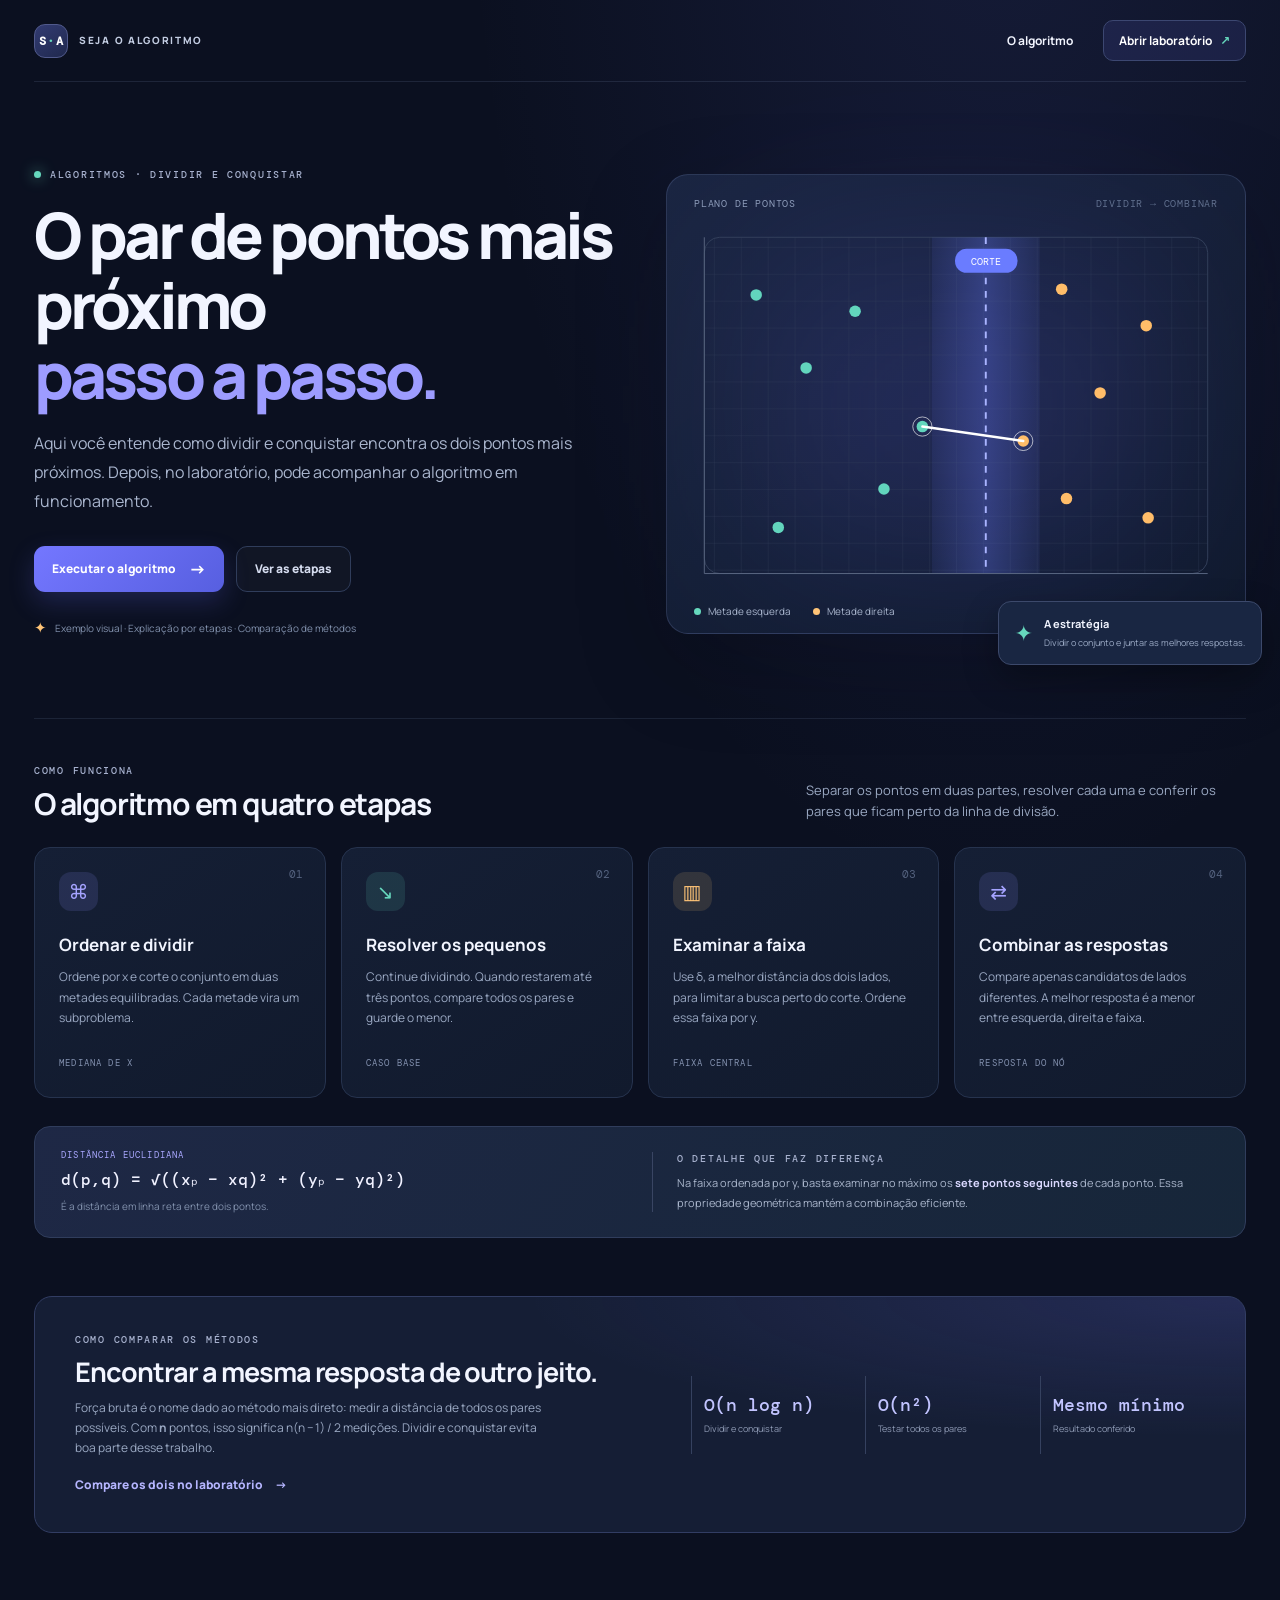
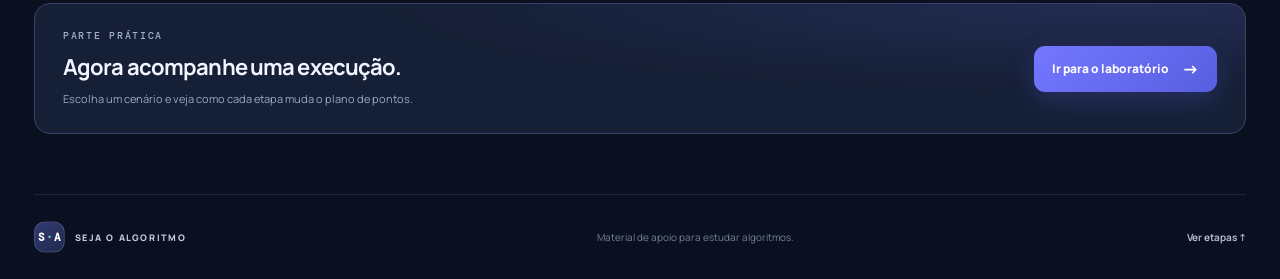
==== commit 5411b55a: "estilo modificado" ====
--- a/index.html
+++ b/index.html
@@ -15,7 +15,7 @@
 <body>
   <div class="site-shell">
     <header class="topbar">
-      <a class="brand" href="index.html" aria-label="Seja o Algoritmo, início"><span class="brand-mark">S<span>·</span>A</span><span>SEJA O ALGORITMO</span></a>
+      <a class="brand" href="index.html" aria-label="Seja o Algoritmo, início"><span class="brand-mark" aria-hidden="true"><span class="brand-letter">S</span><span class="brand-dot">·</span><span class="brand-letter">A</span></span><span>SEJA O ALGORITMO</span></a>
       <nav class="main-nav" aria-label="Navegação principal">
         <a class="active" href="index.html">O algoritmo</a>
         <a class="nav-cta" href="laboratorio.html">Abrir laboratório <span>↗</span></a>
@@ -26,13 +26,13 @@
       <section class="hero">
         <div class="hero-copy">
           <div class="eyebrow"><span class="eyebrow-dot"></span> ALGORITMOS · DIVIDIR E CONQUISTAR</div>
-          <h1>Não apenas leia o algoritmo.<br><em>Seja o algoritmo.</em></h1>
-          <p class="hero-lead">Encontre os dois pontos mais próximos em um plano. Entenda a estratégia e acompanhe cada decisão do algoritmo, do primeiro corte até a resposta final.</p>
+          <h1>O par de pontos mais próximo<br><em>passo a passo.</em></h1>
+          <p class="hero-lead">Aqui você entende como dividir e conquistar encontra os dois pontos mais próximos. Depois, no laboratório, pode acompanhar o algoritmo em funcionamento.</p>
           <div class="hero-actions">
             <a class="button button-primary" href="laboratorio.html">Executar o algoritmo <span>→</span></a>
             <a class="button button-quiet" href="#como-funciona">Ver as etapas</a>
           </div>
-          <div class="hero-proof"><span class="proof-icon">✦</span> Explicação direta · Animação passo a passo · Conferência com força bruta</div>
+          <div class="hero-proof"><span class="proof-icon">✦</span> Exemplo visual · Explicação por etapas · Comparação de métodos</div>
         </div>
         <div class="hero-art" aria-label="Ilustração da divisão dos pontos e da faixa central">
           <div class="art-glow"></div>
@@ -49,13 +49,13 @@
             <path d="M18 368H542" stroke="#596781"/><path d="M18 18V368" stroke="#596781"/>
           </svg>
           <div class="art-label art-label-bottom"><span><i class="legend-dot mint"></i> Metade esquerda</span><span><i class="legend-dot amber"></i> Metade direita</span></div>
-          <div class="floating-note"><span class="note-spark">✦</span><div><b>Uma ideia poderosa</b><small>Resolver partes menores e combinar as respostas.</small></div></div>
+          <div class="floating-note"><span class="note-spark">✦</span><div><b>A estratégia</b><small>Dividir o conjunto e juntar as melhores respostas.</small></div></div>
         </div>
       </section>
 
       <section class="section-intro" id="como-funciona">
-        <div><div class="eyebrow">A ESTRATÉGIA</div><h2>Como o algoritmo pensa</h2></div>
-        <p>Ordenar, dividir, resolver e combinar. A etapa mais importante é não esquecer dos pares que podem atravessar a linha de divisão.</p>
+        <div><div class="eyebrow">COMO FUNCIONA</div><h2>O algoritmo em quatro etapas</h2></div>
+        <p>Separar os pontos em duas partes, resolver cada uma e conferir os pares que ficam perto da linha de divisão.</p>
       </section>
 
       <section class="concept-grid algorithm-steps" aria-label="Etapas do algoritmo">
@@ -71,14 +71,14 @@
       </section>
 
       <section class="feature-band" id="complexidade">
-        <div class="feature-copy"><div class="eyebrow">POR QUE DIVIDIR E CONQUISTAR?</div><h2>Menos comparações, mesma resposta.</h2><p>A força bruta compara todos os pares. Dividir e conquistar resolve subproblemas menores e examina uma faixa limitada em cada nível da recursão.</p><a class="text-link" href="laboratorio.html">Veja a diferença na prática <span>→</span></a></div>
-        <div class="feature-stats"><div><strong>O(n log n)</strong><span>Dividir e conquistar</span></div><div><strong>O(n²)</strong><span>Força bruta</span></div><div><strong>Mesmo mínimo</strong><span>Resultado conferido</span></div></div>
+        <div class="feature-copy"><div class="eyebrow">COMO COMPARAR OS MÉTODOS</div><h2>Encontrar a mesma resposta de outro jeito.</h2><p>Força bruta é o nome dado ao método mais direto: medir a distância de todos os pares possíveis. Com <b>n</b> pontos, isso significa n(n − 1) / 2 medições. Dividir e conquistar evita boa parte desse trabalho.</p><a class="text-link" href="laboratorio.html">Compare os dois no laboratório <span>→</span></a></div>
+        <div class="feature-stats"><div><strong>O(n log n)</strong><span>Dividir e conquistar</span></div><div><strong>O(n²)</strong><span>Testar todos os pares</span></div><div><strong>Mesmo mínimo</strong><span>Resultado conferido</span></div></div>
       </section>
 
-      <section class="final-cta"><div><div class="eyebrow">AGORA É SUA VEZ</div><h2>Coloque o algoritmo para trabalhar.</h2><p>Avance manualmente, anime a execução ou pule direto para o resultado.</p></div><a class="button button-primary" href="laboratorio.html">Abrir laboratório <span>→</span></a></section>
+      <section class="final-cta"><div><div class="eyebrow">PARTE PRÁTICA</div><h2>Agora acompanhe uma execução.</h2><p>Escolha um cenário e veja como cada etapa muda o plano de pontos.</p></div><a class="button button-primary" href="laboratorio.html">Ir para o laboratório <span>→</span></a></section>
     </main>
 
-    <footer class="footer"><a class="brand" href="index.html"><span class="brand-mark">S<span>·</span>A</span><span>SEJA O ALGORITMO</span></a><span>Aprender algoritmos fazendo escolhas.</span><a href="#como-funciona">Ver etapas ↑</a></footer>
+    <footer class="footer"><a class="brand" href="index.html"><span class="brand-mark" aria-hidden="true"><span class="brand-letter">S</span><span class="brand-dot">·</span><span class="brand-letter">A</span></span><span>SEJA O ALGORITMO</span></a><span>Material de apoio para estudar algoritmos.</span><a href="#como-funciona">Ver etapas ↑</a></footer>
   </div>
 </body>
 </html>
--- a/css/styles.css
+++ b/css/styles.css
@@ -20,3 +20,9 @@
 .algorithm-steps { grid-template-columns:repeat(4,minmax(0,1fr)); }
 @media(max-width:900px){ .algorithm-steps { grid-template-columns:repeat(2,minmax(0,1fr)); } }
 @media(max-width:640px){ .algorithm-steps { grid-template-columns:1fr; } }
+
+
+/* Marca: as três partes ficam alinhadas na horizontal dentro do quadrado. */
+.brand-mark{display:inline-flex;align-items:center;justify-content:center;gap:1px;letter-spacing:-.04em;padding-right:1px}
+.brand-mark .brand-letter{color:#fff}
+.brand-mark .brand-dot{color:var(--mint);margin:0 1px}
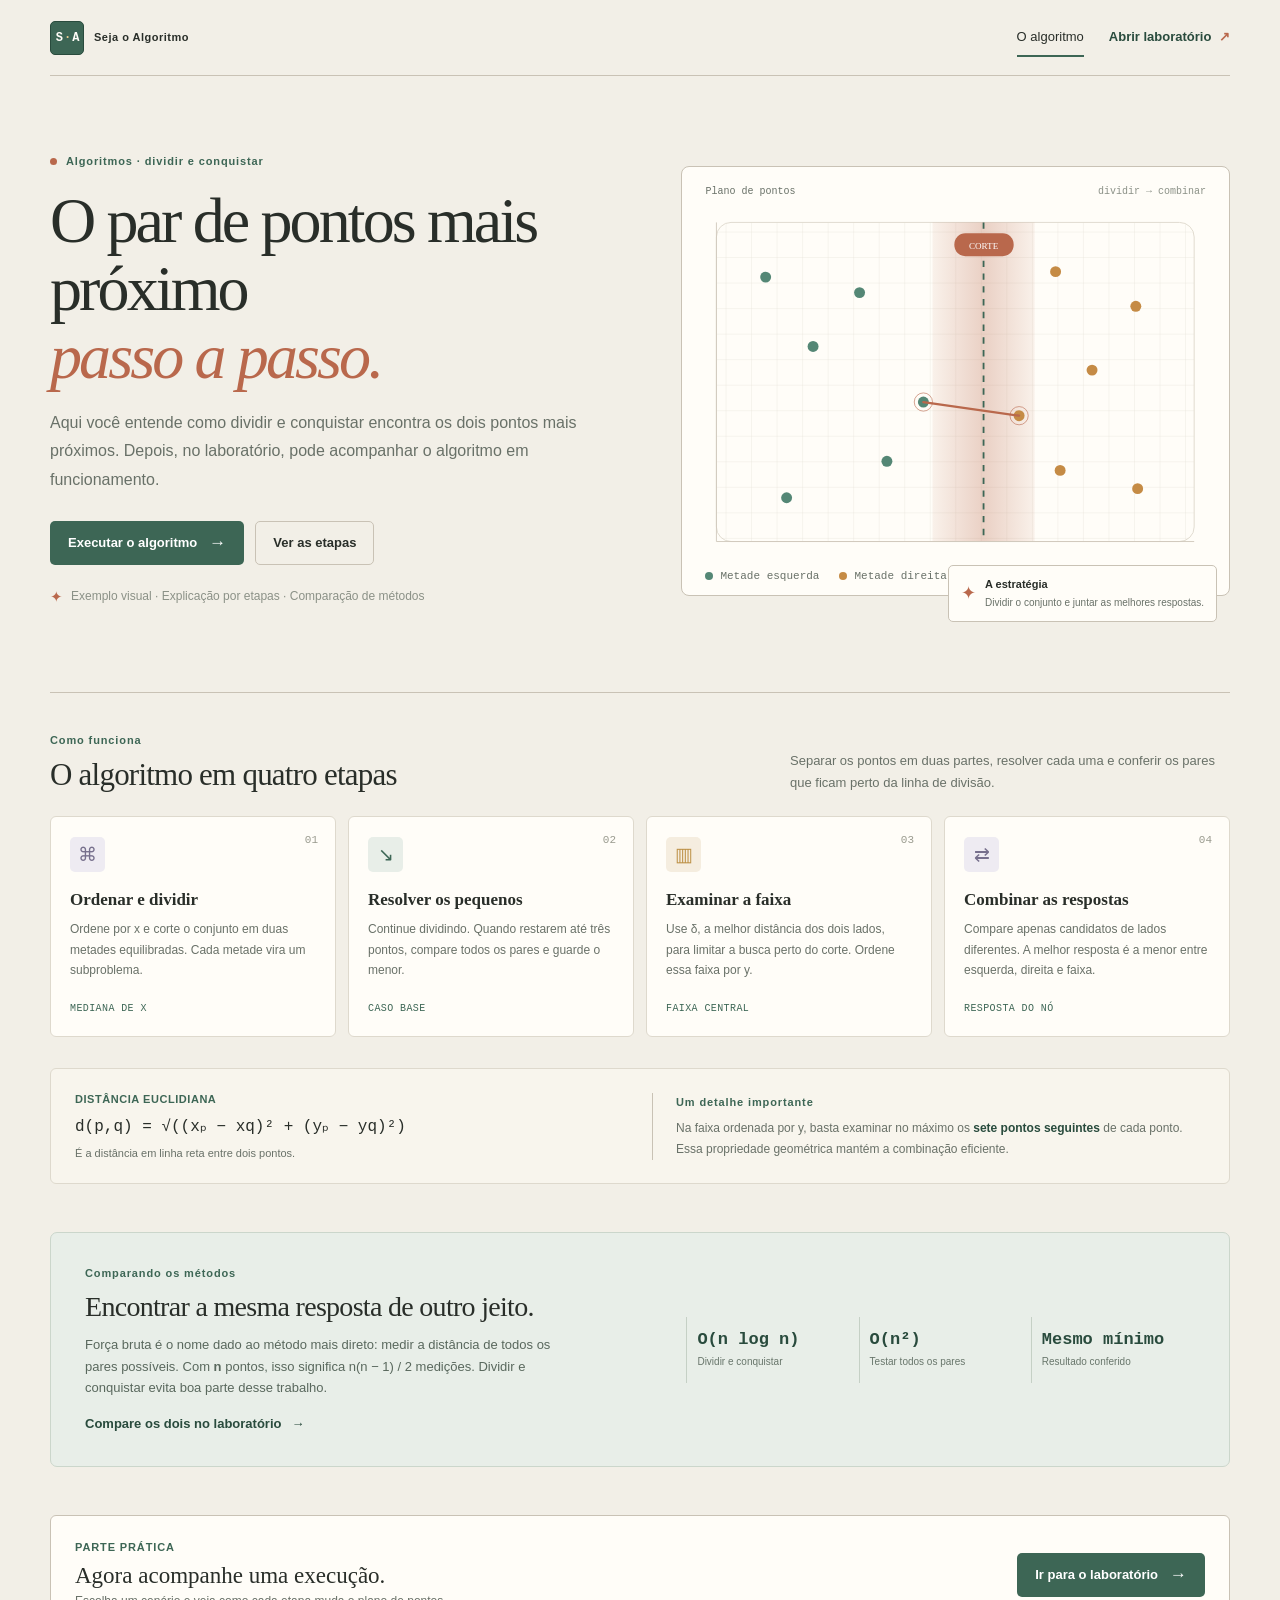
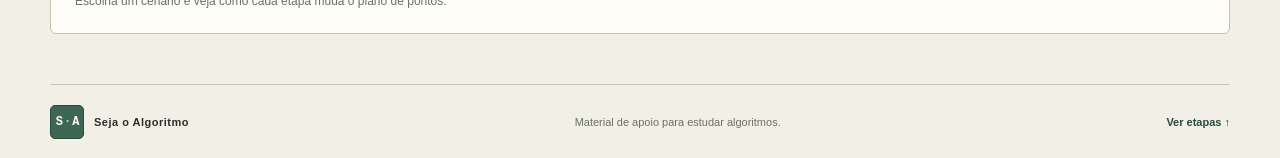
==== commit 1bd8eb66: "finalizacao" ====
--- a/index.html
+++ b/index.html
@@ -3,19 +3,16 @@
 <head>
   <meta charset="utf-8">
   <meta name="viewport" content="width=device-width, initial-scale=1">
-  <meta name="theme-color" content="#0b1020">
+  <meta name="theme-color" content="#f2efe7">
   <meta name="description" content="Entenda e execute visualmente o algoritmo do par de pontos mais próximo usando dividir e conquistar.">
   <title>Seja o Algoritmo — Par de pontos mais próximo</title>
-  <link rel="preconnect" href="https://fonts.googleapis.com">
-  <link rel="preconnect" href="https://fonts.gstatic.com" crossorigin>
-  <link href="https://fonts.googleapis.com/css2?family=DM+Mono:wght@400;500&family=Manrope:wght@400;500;600;700;800&display=swap" rel="stylesheet">
   <link rel="stylesheet" href="css/styles.css">
   <script defer src="js/site.js"></script>
 </head>
 <body>
   <div class="site-shell">
     <header class="topbar">
-      <a class="brand" href="index.html" aria-label="Seja o Algoritmo, início"><span class="brand-mark" aria-hidden="true"><span class="brand-letter">S</span><span class="brand-dot">·</span><span class="brand-letter">A</span></span><span>SEJA O ALGORITMO</span></a>
+      <a class="brand" href="index.html" aria-label="Seja o Algoritmo, início"><span class="brand-mark" aria-hidden="true"><span class="brand-letter">S</span><span class="brand-dot">·</span><span class="brand-letter">A</span></span><span>Seja o Algoritmo</span></a>
       <nav class="main-nav" aria-label="Navegação principal">
         <a class="active" href="index.html">O algoritmo</a>
         <a class="nav-cta" href="laboratorio.html">Abrir laboratório <span>↗</span></a>
@@ -25,7 +22,7 @@
     <main>
       <section class="hero">
         <div class="hero-copy">
-          <div class="eyebrow"><span class="eyebrow-dot"></span> ALGORITMOS · DIVIDIR E CONQUISTAR</div>
+          <div class="eyebrow"><span class="eyebrow-dot"></span> Algoritmos · dividir e conquistar</div>
           <h1>O par de pontos mais próximo<br><em>passo a passo.</em></h1>
           <p class="hero-lead">Aqui você entende como dividir e conquistar encontra os dois pontos mais próximos. Depois, no laboratório, pode acompanhar o algoritmo em funcionamento.</p>
           <div class="hero-actions">
@@ -36,17 +33,17 @@
         </div>
         <div class="hero-art" aria-label="Ilustração da divisão dos pontos e da faixa central">
           <div class="art-glow"></div>
-          <div class="art-label art-label-top">PLANO DE PONTOS <span>DIVIDIR → COMBINAR</span></div>
+          <div class="art-label art-label-top">Plano de pontos <span>dividir → combinar</span></div>
           <svg class="hero-graph" viewBox="0 0 560 390" role="img" aria-label="Pontos separados em duas metades por um corte vertical; dois pontos próximos atravessam o corte">
-            <defs><pattern id="grid" width="28" height="28" patternUnits="userSpaceOnUse"><path d="M 28 0 L 0 0 0 28" fill="none" stroke="#34405b" stroke-width="1" opacity=".55"/></pattern><linearGradient id="stripGlow" x1="0" x2="1"><stop stop-color="#6a7cff" stop-opacity=".08"/><stop offset=".5" stop-color="#6a7cff" stop-opacity=".3"/><stop offset="1" stop-color="#6a7cff" stop-opacity=".08"/></linearGradient></defs>
-            <rect x="18" y="18" width="524" height="350" rx="16" fill="url(#grid)" stroke="#34405b"/>
+            <defs><pattern id="grid" width="28" height="28" patternUnits="userSpaceOnUse"><path d="M 28 0 L 0 0 0 28" fill="none" stroke="#ded9cd" stroke-width="1" opacity=".55"/></pattern><linearGradient id="stripGlow" x1="0" x2="1"><stop stop-color="#b9684c" stop-opacity=".08"/><stop offset=".5" stop-color="#b9684c" stop-opacity=".3"/><stop offset="1" stop-color="#b9684c" stop-opacity=".08"/></linearGradient></defs>
+            <rect x="18" y="18" width="524" height="350" rx="16" fill="url(#grid)" stroke="#ded9cd"/>
             <rect x="255" y="18" width="112" height="350" fill="url(#stripGlow)"/>
-            <path d="M311 18V368" stroke="#aab4ff" stroke-width="2" stroke-dasharray="7 7"/>
-            <g fill="#62d5bd"><circle cx="72" cy="78" r="6"/><circle cx="124" cy="154" r="6"/><circle cx="175" cy="95" r="6"/><circle cx="205" cy="280" r="6"/><circle cx="95" cy="320" r="6"/><circle cx="245" cy="215" r="6"/></g>
-            <g fill="#ffbd69"><circle cx="390" cy="72" r="6"/><circle cx="430" cy="180" r="6"/><circle cx="478" cy="110" r="6"/><circle cx="395" cy="290" r="6"/><circle cx="480" cy="310" r="6"/><circle cx="350" cy="230" r="6"/></g>
-            <path d="M245 215L350 230" stroke="#fff" stroke-width="2.5" stroke-linecap="round"/><circle cx="245" cy="215" r="10" fill="none" stroke="#fff" opacity=".65"/><circle cx="350" cy="230" r="10" fill="none" stroke="#fff" opacity=".65"/>
-            <rect x="279" y="30" width="65" height="25" rx="12" fill="#6a7cff"/><text x="311" y="47" text-anchor="middle" fill="white" font-size="10" font-family="DM Mono">CORTE</text>
-            <path d="M18 368H542" stroke="#596781"/><path d="M18 18V368" stroke="#596781"/>
+            <path d="M311 18V368" stroke="#3d6655" stroke-width="2" stroke-dasharray="7 7"/>
+            <g fill="#548775"><circle cx="72" cy="78" r="6"/><circle cx="124" cy="154" r="6"/><circle cx="175" cy="95" r="6"/><circle cx="205" cy="280" r="6"/><circle cx="95" cy="320" r="6"/><circle cx="245" cy="215" r="6"/></g>
+            <g fill="#c58b45"><circle cx="390" cy="72" r="6"/><circle cx="430" cy="180" r="6"/><circle cx="478" cy="110" r="6"/><circle cx="395" cy="290" r="6"/><circle cx="480" cy="310" r="6"/><circle cx="350" cy="230" r="6"/></g>
+            <path d="M245 215L350 230" stroke="#b9684c" stroke-width="2.5" stroke-linecap="round"/><circle cx="245" cy="215" r="10" fill="none" stroke="#b9684c" opacity=".65"/><circle cx="350" cy="230" r="10" fill="none" stroke="#b9684c" opacity=".65"/>
+            <rect x="279" y="30" width="65" height="25" rx="12" fill="#b9684c"/><text x="311" y="47" text-anchor="middle" fill="white" font-size="10" font-family="DM Mono">CORTE</text>
+            <path d="M18 368H542" stroke="#d0c9bc"/><path d="M18 18V368" stroke="#d0c9bc"/>
           </svg>
           <div class="art-label art-label-bottom"><span><i class="legend-dot mint"></i> Metade esquerda</span><span><i class="legend-dot amber"></i> Metade direita</span></div>
           <div class="floating-note"><span class="note-spark">✦</span><div><b>A estratégia</b><small>Dividir o conjunto e juntar as melhores respostas.</small></div></div>
@@ -54,7 +51,7 @@
       </section>
 
       <section class="section-intro" id="como-funciona">
-        <div><div class="eyebrow">COMO FUNCIONA</div><h2>O algoritmo em quatro etapas</h2></div>
+        <div><div class="eyebrow">Como funciona</div><h2>O algoritmo em quatro etapas</h2></div>
         <p>Separar os pontos em duas partes, resolver cada uma e conferir os pares que ficam perto da linha de divisão.</p>
       </section>
 
@@ -67,18 +64,18 @@
 
       <section class="method-strip">
         <div class="method-formula"><span class="formula-label">DISTÂNCIA EUCLIDIANA</span><strong>d(p,q) = √((xₚ − xq)² + (yₚ − yq)²)</strong><small>É a distância em linha reta entre dois pontos.</small></div>
-        <div class="method-note"><div class="eyebrow">O DETALHE QUE FAZ DIFERENÇA</div><p>Na faixa ordenada por y, basta examinar no máximo os <b>sete pontos seguintes</b> de cada ponto. Essa propriedade geométrica mantém a combinação eficiente.</p></div>
+        <div class="method-note"><div class="eyebrow">Um detalhe importante</div><p>Na faixa ordenada por y, basta examinar no máximo os <b>sete pontos seguintes</b> de cada ponto. Essa propriedade geométrica mantém a combinação eficiente.</p></div>
       </section>
 
       <section class="feature-band" id="complexidade">
-        <div class="feature-copy"><div class="eyebrow">COMO COMPARAR OS MÉTODOS</div><h2>Encontrar a mesma resposta de outro jeito.</h2><p>Força bruta é o nome dado ao método mais direto: medir a distância de todos os pares possíveis. Com <b>n</b> pontos, isso significa n(n − 1) / 2 medições. Dividir e conquistar evita boa parte desse trabalho.</p><a class="text-link" href="laboratorio.html">Compare os dois no laboratório <span>→</span></a></div>
+        <div class="feature-copy"><div class="eyebrow">Comparando os métodos</div><h2>Encontrar a mesma resposta de outro jeito.</h2><p>Força bruta é o nome dado ao método mais direto: medir a distância de todos os pares possíveis. Com <b>n</b> pontos, isso significa n(n − 1) / 2 medições. Dividir e conquistar evita boa parte desse trabalho.</p><a class="text-link" href="laboratorio.html">Compare os dois no laboratório <span>→</span></a></div>
         <div class="feature-stats"><div><strong>O(n log n)</strong><span>Dividir e conquistar</span></div><div><strong>O(n²)</strong><span>Testar todos os pares</span></div><div><strong>Mesmo mínimo</strong><span>Resultado conferido</span></div></div>
       </section>
 
       <section class="final-cta"><div><div class="eyebrow">PARTE PRÁTICA</div><h2>Agora acompanhe uma execução.</h2><p>Escolha um cenário e veja como cada etapa muda o plano de pontos.</p></div><a class="button button-primary" href="laboratorio.html">Ir para o laboratório <span>→</span></a></section>
     </main>
 
-    <footer class="footer"><a class="brand" href="index.html"><span class="brand-mark" aria-hidden="true"><span class="brand-letter">S</span><span class="brand-dot">·</span><span class="brand-letter">A</span></span><span>SEJA O ALGORITMO</span></a><span>Material de apoio para estudar algoritmos.</span><a href="#como-funciona">Ver etapas ↑</a></footer>
+    <footer class="footer"><a class="brand" href="index.html"><span class="brand-mark" aria-hidden="true"><span class="brand-letter">S</span><span class="brand-dot">·</span><span class="brand-letter">A</span></span><span>Seja o Algoritmo</span></a><span>Material de apoio para estudar algoritmos.</span><a href="#como-funciona">Ver etapas ↑</a></footer>
   </div>
 </body>
 </html>
--- a/css/styles.css
+++ b/css/styles.css
@@ -1,28 +1,314 @@
-:root{color-scheme:dark;--bg:#0b1020;--bg2:#10172a;--panel:#141d32;--panel2:#18233b;--line:#27344e;--text:#f2f5ff;--muted:#9aa8c2;--soft:#71809d;--purple:#8d8bff;--purple2:#6f70f5;--mint:#66d8bd;--amber:#ffc477;--red:#ff7e8a;--mono:"DM Mono",ui-monospace,monospace;--sans:"Manrope",system-ui,sans-serif}*{box-sizing:border-box}html{scroll-behavior:smooth}body{margin:0;background:radial-gradient(ellipse at 78% -12%,rgba(88,100,208,.14),transparent 38%),var(--bg);color:var(--text);font:15px/1.65 var(--sans);min-height:100vh}a{color:inherit;text-decoration:none}button,select{font:inherit}.site-shell{max-width:1320px;padding:0 34px;margin:0 auto}.topbar{height:82px;display:flex;align-items:center;justify-content:space-between;border-bottom:1px solid rgba(130,149,188,.16)}.brand{display:inline-flex;align-items:center;gap:11px;font-size:10px;font-weight:800;letter-spacing:.17em;color:#c3cde2}.brand-mark{display:grid;place-items:center;width:34px;height:34px;border:1px solid #515a8c;border-radius:11px;color:#fff;font:700 12px var(--mono);letter-spacing:-.1em;background:linear-gradient(145deg,#323b72,#20294e)}.brand-mark span{color:var(--mint)}.main-nav{display:flex;align-items:center;gap:30px;color:var(--muted);font-size:12px;font-weight:700}.main-nav a{transition:color .2s}.main-nav a:hover,.main-nav a.active{color:var(--text)}.main-nav .nav-cta{color:#fff;padding:10px 15px;border:1px solid #3c4771;border-radius:10px;background:rgba(111,112,245,.12)}.nav-cta span{color:var(--mint);margin-left:6px}.hero{display:grid;grid-template-columns:1fr 1fr;align-items:center;gap:52px;padding:86px 0 78px}.eyebrow{display:flex;align-items:center;gap:9px;font:500 10px var(--mono);letter-spacing:.17em;color:#a7b1ce}.eyebrow-dot{width:7px;height:7px;border-radius:50%;background:var(--mint);box-shadow:0 0 14px rgba(102,216,189,.8)}h1,h2,h3,p{margin-top:0}h1{font-size:clamp(42px,5vw,68px);line-height:1.09;letter-spacing:-.06em;margin:19px 0 20px;font-weight:800}h1 em{font-style:normal;color:#9d9cff}.hero-lead,.page-lead{max-width:550px;color:#aab6ce;font-size:16px;line-height:1.8}.hero-actions{display:flex;flex-wrap:wrap;gap:12px;margin:30px 0 24px}.button{height:46px;padding:0 18px;display:inline-flex;align-items:center;justify-content:center;gap:13px;border-radius:11px;font-size:12px;font-weight:800;transition:transform .18s,border .18s,background .18s}.button:hover{transform:translateY(-2px)}.button-primary{color:#fff;background:linear-gradient(135deg,#7477ff,#575fe0);box-shadow:0 10px 26px rgba(94,99,234,.23)}.button-primary span{font-size:17px}.button-quiet{border:1px solid #303d5b;background:rgba(255,255,255,.025);color:#d5dcef}.hero-proof{font-size:10px;color:#8291ad;display:flex;align-items:center;gap:8px}.proof-icon{color:var(--amber);font-size:15px}.hero-art{position:relative;min-width:0;border:1px solid rgba(111,128,176,.26);border-radius:22px;padding:20px 20px 15px;background:linear-gradient(145deg,rgba(27,39,67,.92),rgba(16,25,44,.94));box-shadow:0 30px 90px rgba(0,0,0,.22);overflow:visible}.art-glow{position:absolute;inset:16% 15%;background:#6667fa;filter:blur(90px);opacity:.16;pointer-events:none}.art-label{position:relative;z-index:1;display:flex;justify-content:space-between;font:10px var(--mono);letter-spacing:.08em;color:#8c9bb9}.art-label-top{padding:2px 7px 10px}.art-label-top span{color:#606f8d}.hero-graph{position:relative;width:100%;display:block;z-index:1}.art-label-bottom{padding:9px 7px 0;letter-spacing:0;font:10px var(--sans);color:#a9b5cd;justify-content:flex-start;gap:22px}.art-label-bottom span,.plot-legend span{display:flex;align-items:center;gap:7px}.legend-dot{width:7px;height:7px;border-radius:50%;display:inline-block}.mint{background:var(--mint)}.amber{background:var(--amber)}.purple{background:var(--purple)}.floating-note{position:absolute;right:-17px;bottom:-32px;z-index:2;display:flex;align-items:center;gap:11px;padding:13px 16px;border:1px solid #3c496b;background:#192642;border-radius:13px;box-shadow:0 14px 35px rgba(0,0,0,.3)}.note-spark{font-size:22px;color:var(--mint)}.floating-note b,.floating-note small{display:block}.floating-note b{font-size:11px}.floating-note small{font-size:9px;color:#9baac5;margin-top:3px}.section-intro{display:flex;align-items:end;justify-content:space-between;gap:30px;padding:45px 0 25px;border-top:1px solid rgba(130,149,188,.15)}.section-intro h2,.feature-copy h2,.complexity-card h2{font-size:30px;line-height:1.2;letter-spacing:-.04em;margin:9px 0 0}.section-intro p{max-width:440px;margin:0;color:var(--muted);font-size:13px}.concept-grid{display:grid;grid-template-columns:repeat(3,1fr);gap:15px;padding-bottom:74px}.concept-card{position:relative;min-height:225px;padding:24px;border:1px solid #26334e;border-radius:16px;background:linear-gradient(145deg,#151f35,#111a2d);overflow:hidden}.concept-number{position:absolute;top:19px;right:22px;color:#54627e;font:11px var(--mono)}.concept-icon{width:39px;height:39px;display:grid;place-items:center;border-radius:12px;font-size:20px;margin-bottom:20px}.concept-icon.purple{background:rgba(141,139,255,.14);color:#a5a3ff}.concept-icon.mint{background:rgba(102,216,189,.13);color:var(--mint)}.concept-icon.amber{background:rgba(255,196,119,.13);color:var(--amber)}.concept-card h3{font-size:17px;margin:0 0 8px}.concept-card p{color:var(--muted);font-size:12px;max-width:300px;line-height:1.7;margin-bottom:20px}.concept-tag{font:9px var(--mono);letter-spacing:.13em;color:#8492b0}.feature-band{display:grid;grid-template-columns:1.1fr 1fr;gap:50px;align-items:center;padding:36px 40px;margin-bottom:70px;border:1px solid #323d63;border-radius:18px;background:radial-gradient(ellipse at 100% 0,rgba(112,112,245,.17),transparent 42%),#151e35}.feature-copy h2{font-size:27px;margin:10px 0}.feature-copy p{max-width:470px;color:var(--muted);font-size:12px}.text-link{display:inline-flex;gap:12px;color:#b5b5ff;font-size:12px;font-weight:800;margin-top:5px}.feature-stats{display:grid;grid-template-columns:repeat(3,1fr);gap:10px}.feature-stats div{padding:17px 12px;border-left:1px solid #35415f}.feature-stats strong,.feature-stats span{display:block}.feature-stats strong{font:500 18px var(--mono);color:#c2c4ff;white-space:nowrap}.feature-stats span{font-size:9px;color:#8f9bb5;margin-top:5px}.footer{min-height:85px;border-top:1px solid rgba(130,149,188,.16);display:flex;align-items:center;justify-content:space-between;gap:20px;color:#71809b;font-size:10px}.footer .brand{transform:scale(.9);transform-origin:left center}.footer>a:last-child{color:#aeb9d1;font-weight:700}@media(max-width:900px){.site-shell{padding:0 22px}.hero{grid-template-columns:1fr;gap:35px;padding:60px 0}.hero-copy{max-width:700px}.hero-art{max-width:650px;margin:0 auto;width:100%}.section-intro{align-items:start;flex-direction:column;gap:10px}.feature-band{grid-template-columns:1fr;gap:25px}}
-@media(max-width:640px){.site-shell{padding:0 16px}.topbar{height:70px}.brand{font-size:8px;gap:8px}.brand-mark{width:30px;height:30px}.main-nav{gap:13px;font-size:10px}.main-nav .nav-cta{padding:8px 9px}.hero{padding:48px 0 58px}.hero h1{font-size:43px}.hero-lead{font-size:14px}.hero-art{padding:13px}.floating-note{right:6px;bottom:-37px}.concept-grid{grid-template-columns:1fr;gap:10px;padding-bottom:50px}.concept-card{min-height:0;padding:20px}.concept-icon{margin-bottom:13px}.feature-band{padding:25px 20px;margin-bottom:48px}.feature-stats{grid-template-columns:1fr;gap:0}.feature-stats div{border-left:0;border-top:1px solid #35415f;padding:12px 0}.footer{flex-wrap:wrap;padding:17px 0;gap:9px}.footer>span{order:3;width:100%}.page-lead{font-size:14px}}
-
-/* Etapas e fechamento da página única */
-.algorithm-steps { padding-bottom: 28px; }
-.method-strip { display:grid; grid-template-columns:1fr 1fr; gap:24px; align-items:center; margin:0 0 58px; padding:22px 26px; border:1px solid #303d5c; border-radius:16px; background:linear-gradient(125deg,rgba(141,139,255,.09),rgba(102,216,189,.045)),#131e33; }
-.method-formula { display:flex; flex-direction:column; gap:8px; }
-.method-formula .formula-label { font:9px var(--mono); letter-spacing:.13em; color:#aaa8ff; }
-.method-formula strong { font:500 16px var(--mono); color:#f0f1ff; }
-.method-formula small { color:#8291ad; font-size:10px; }
-.method-note { border-left:1px solid #394563; padding-left:24px; }
-.method-note p { margin:8px 0 0; color:#aab6cc; font-size:11px; line-height:1.8; }
-.method-note b { color:#d9d8ff; }
-.final-cta { display:flex; align-items:center; justify-content:space-between; gap:24px; margin:0 0 60px; padding:25px 28px; border:1px solid #394568; border-radius:16px; background:radial-gradient(ellipse at 90% 0,rgba(113,114,245,.15),transparent 48%),#151f35; }
-.final-cta h2 { margin:7px 0 4px; font-size:22px; letter-spacing:-.04em; }
-.final-cta p { margin:0; color:var(--muted); font-size:11px; }
-@media(max-width:900px){ .method-strip { grid-template-columns:1fr; gap:17px; } .method-note { border-left:0; border-top:1px solid #394563; padding:16px 0 0; } }
-@media(max-width:640px){ .method-strip { padding:18px; margin-bottom:42px; } .method-formula strong { font-size:13px; } .final-cta { align-items:flex-start; flex-direction:column; padding:21px; margin-bottom:45px; } .final-cta .button { width:100%; } }
-
-.algorithm-steps { grid-template-columns:repeat(4,minmax(0,1fr)); }
-@media(max-width:900px){ .algorithm-steps { grid-template-columns:repeat(2,minmax(0,1fr)); } }
-@media(max-width:640px){ .algorithm-steps { grid-template-columns:1fr; } }
-
-
-/* Marca: as três partes ficam alinhadas na horizontal dentro do quadrado. */
-.brand-mark{display:inline-flex;align-items:center;justify-content:center;gap:1px;letter-spacing:-.04em;padding-right:1px}
-.brand-mark .brand-letter{color:#fff}
-.brand-mark .brand-dot{color:var(--mint);margin:0 1px}
+:root {
+  color-scheme: light;
+  --bg: #f2efe7;
+  --paper: #fffdf8;
+  --paper-warm: #f8f5ed;
+  --ink: #292e29;
+  --muted: #697168;
+  --soft: #8b9187;
+  --line: #ded9cd;
+  --line-strong: #c9c2b5;
+  --green: #3d6655;
+  --green-dark: #294b3d;
+  --green-pale: #e8eee8;
+  --clay: #b9684c;
+  --clay-pale: #f4e9e2;
+  --gold: #bd9147;
+  --purple: #766f8c;
+  --mono: ui-monospace, SFMono-Regular, Menlo, Consolas, monospace;
+  --sans: "Segoe UI", Roboto, Helvetica, Arial, sans-serif;
+  --serif: Georgia, "Times New Roman", serif;
+}
+
+* { box-sizing: border-box; }
+html { scroll-behavior: smooth; }
+body {
+  min-height: 100vh;
+  margin: 0;
+  background: var(--bg);
+  color: var(--ink);
+  font: 15px/1.65 var(--sans);
+}
+a { color: inherit; text-decoration: none; }
+button, select { font: inherit; }
+.site-shell { width: min(100% - 64px, 1180px); margin: 0 auto; }
+
+.topbar {
+  min-height: 76px;
+  display: flex;
+  align-items: center;
+  justify-content: space-between;
+  gap: 24px;
+  border-bottom: 1px solid var(--line-strong);
+}
+.brand {
+  display: inline-flex;
+  align-items: center;
+  gap: 10px;
+  color: var(--ink);
+  font-size: 11px;
+  font-weight: 750;
+  letter-spacing: .045em;
+}
+.brand-mark {
+  width: 34px;
+  height: 34px;
+  display: inline-flex;
+  flex-direction: row;
+  align-items: center;
+  justify-content: center;
+  gap: 1px;
+  border: 1px solid var(--green-dark);
+  border-radius: 5px;
+  background: var(--green);
+  color: var(--paper);
+  font: 700 12px/1 var(--mono);
+  letter-spacing: -.08em;
+  white-space: nowrap;
+}
+.brand-mark .brand-letter { color: var(--paper); }
+.brand-mark .brand-dot { color: #e9c98f; margin: 0 1px; }
+.main-nav { display: flex; align-items: center; gap: 25px; color: var(--muted); font-size: 13px; }
+.main-nav a { padding: 8px 0; border-bottom: 2px solid transparent; }
+.main-nav a:hover, .main-nav a.active { color: var(--ink); border-color: var(--green); }
+.main-nav .nav-cta { color: var(--green-dark); font-weight: 700; }
+.main-nav .nav-cta span { color: var(--clay); margin-left: 4px; }
+
+.hero {
+  display: grid;
+  grid-template-columns: minmax(0, 1fr) minmax(0, .95fr);
+  align-items: center;
+  gap: 54px;
+  padding: 76px 0 82px;
+}
+.eyebrow {
+  display: flex;
+  align-items: center;
+  gap: 9px;
+  color: var(--green);
+  font-size: 11px;
+  font-weight: 700;
+  letter-spacing: .08em;
+}
+.eyebrow-dot { width: 7px; height: 7px; border-radius: 50%; background: var(--clay); }
+h1, h2, h3, p { margin-top: 0; }
+h1 {
+  margin: 17px 0 18px;
+  font: 500 clamp(42px, 5vw, 65px)/1.06 var(--serif);
+  letter-spacing: -.045em;
+}
+h1 em { color: var(--clay); font-style: italic; }
+.hero-lead, .page-lead { max-width: 560px; color: var(--muted); font-size: 16px; line-height: 1.8; }
+.hero-actions { display: flex; flex-wrap: wrap; gap: 11px; margin: 26px 0 20px; }
+.button {
+  min-height: 44px;
+  display: inline-flex;
+  align-items: center;
+  justify-content: center;
+  gap: 12px;
+  padding: 0 17px;
+  border: 1px solid transparent;
+  border-radius: 5px;
+  font-size: 13px;
+  font-weight: 700;
+  transition: background .16s ease, border-color .16s ease;
+}
+.button:hover { transform: none; }
+.button-primary { background: var(--green); color: white; }
+.button-primary:hover { background: var(--green-dark); }
+.button-primary span { font-size: 17px; }
+.button-quiet { border-color: var(--line-strong); background: transparent; color: var(--ink); }
+.button-quiet:hover { background: var(--paper); }
+.hero-proof { display: flex; align-items: center; gap: 8px; color: var(--soft); font-size: 12px; }
+.proof-icon { color: var(--clay); font-size: 15px; }
+
+.hero-art {
+  position: relative;
+  min-width: 0;
+  padding: 17px 18px 13px;
+  border: 1px solid var(--line-strong);
+  border-radius: 8px;
+  background: var(--paper);
+}
+.art-glow { display: none; }
+.art-label {
+  position: relative;
+  z-index: 1;
+  display: flex;
+  justify-content: space-between;
+  color: var(--muted);
+  font: 10px var(--mono);
+}
+.art-label-top { padding: 2px 5px 9px; }
+.art-label-top span { color: var(--soft); }
+.hero-graph { position: relative; z-index: 1; display: block; width: 100%; }
+.art-label-bottom { justify-content: flex-start; gap: 20px; padding: 8px 5px 0; color: var(--muted); font-size: 11px; }
+.art-label-bottom span, .plot-legend span { display: flex; align-items: center; gap: 7px; }
+.legend-dot { width: 8px; height: 8px; display: inline-block; border-radius: 50%; }
+.legend-dot.mint { background: #548775; }
+.legend-dot.amber { background: #c58b45; }
+.legend-dot.purple { background: var(--clay); }
+.floating-note {
+  position: absolute;
+  right: 12px;
+  bottom: -27px;
+  z-index: 2;
+  display: flex;
+  align-items: center;
+  gap: 9px;
+  padding: 9px 12px;
+  border: 1px solid var(--line-strong);
+  border-radius: 5px;
+  background: #fffdf8;
+}
+.note-spark { color: var(--clay); font-size: 18px; }
+.floating-note b, .floating-note small { display: block; }
+.floating-note b { font-size: 11px; }
+.floating-note small { margin-top: 2px; color: var(--muted); font-size: 10px; }
+
+.section-intro {
+  display: flex;
+  align-items: end;
+  justify-content: space-between;
+  gap: 28px;
+  padding: 38px 0 23px;
+  border-top: 1px solid var(--line-strong);
+}
+.section-intro h2, .feature-copy h2, .complexity-card h2 {
+  margin: 8px 0 0;
+  font: 500 31px/1.17 var(--serif);
+  letter-spacing: -.025em;
+}
+.section-intro p { max-width: 440px; margin: 0; color: var(--muted); font-size: 13px; }
+.concept-grid { display: grid; grid-template-columns: repeat(4, minmax(0, 1fr)); gap: 12px; padding-bottom: 31px; }
+.concept-card {
+  position: relative;
+  min-height: 220px;
+  padding: 20px 19px 17px;
+  border: 1px solid var(--line);
+  border-radius: 6px;
+  background: var(--paper);
+}
+.concept-number { position: absolute; top: 17px; right: 17px; color: #9a9b8f; font: 11px var(--mono); }
+.concept-icon {
+  width: 35px;
+  height: 35px;
+  display: grid;
+  place-items: center;
+  margin-bottom: 17px;
+  border-radius: 5px;
+  font-size: 19px;
+}
+.concept-icon.purple { background: #eeebf2; color: var(--purple); }
+.concept-icon.mint { background: var(--green-pale); color: var(--green); }
+.concept-icon.amber { background: #f5eddf; color: var(--gold); }
+.concept-card h3 { margin: 0 0 8px; font: 600 17px/1.3 var(--serif); }
+.concept-card p { max-width: 300px; margin-bottom: 14px; color: var(--muted); font-size: 12px; line-height: 1.7; }
+.concept-tag { color: var(--green); font: 10px var(--mono); letter-spacing: .04em; }
+
+.method-strip {
+  display: grid;
+  grid-template-columns: 1fr 1fr;
+  gap: 24px;
+  align-items: center;
+  margin: 0 0 48px;
+  padding: 21px 24px;
+  border: 1px solid var(--line);
+  border-radius: 6px;
+  background: var(--paper-warm);
+}
+.method-formula { display: flex; flex-direction: column; gap: 8px; }
+.method-formula .formula-label { color: var(--green); font-size: 11px; font-weight: 700; letter-spacing: .05em; }
+.method-formula strong { color: var(--ink); font: 500 16px var(--mono); }
+.method-formula small { color: var(--muted); font-size: 11px; }
+.method-note { padding-left: 23px; border-left: 1px solid var(--line-strong); }
+.method-note p { margin: 7px 0 0; color: var(--muted); font-size: 12px; line-height: 1.75; }
+.method-note b { color: var(--green-dark); }
+
+.feature-band {
+  display: grid;
+  grid-template-columns: 1.1fr 1fr;
+  gap: 42px;
+  align-items: center;
+  margin-bottom: 48px;
+  padding: 31px 34px;
+  border: 1px solid #cbd6cb;
+  border-radius: 7px;
+  background: var(--green-pale);
+}
+.feature-copy h2 { font-size: 28px; }
+.feature-copy p { max-width: 490px; margin: 11px 0 12px; color: #59685d; font-size: 13px; }
+.text-link { display: inline-flex; gap: 10px; color: var(--green-dark); font-size: 13px; font-weight: 700; }
+.feature-stats { display: grid; grid-template-columns: repeat(3, 1fr); gap: 8px; }
+.feature-stats div { padding: 13px 10px; border-left: 1px solid #c5d0c5; }
+.feature-stats strong, .feature-stats span { display: block; }
+.feature-stats strong { color: var(--green-dark); font: 600 17px var(--mono); white-space: nowrap; }
+.feature-stats span { margin-top: 5px; color: #68766b; font-size: 10px; }
+.final-cta {
+  display: flex;
+  align-items: center;
+  justify-content: space-between;
+  gap: 22px;
+  margin: 0 0 50px;
+  padding: 22px 24px;
+  border: 1px solid var(--line-strong);
+  border-radius: 6px;
+  background: var(--paper);
+}
+.final-cta h2 { margin: 6px 0 3px; font: 500 23px var(--serif); }
+.final-cta p { margin: 0; color: var(--muted); font-size: 12px; }
+.footer {
+  min-height: 75px;
+  display: flex;
+  align-items: center;
+  justify-content: space-between;
+  gap: 18px;
+  border-top: 1px solid var(--line-strong);
+  color: var(--muted);
+  font-size: 11px;
+}
+.footer .brand { transform: none; }
+.footer > a:last-child { color: var(--green-dark); font-weight: 700; }
+
+@media (max-width: 940px) {
+  .site-shell { width: min(100% - 44px, 760px); }
+  .hero { grid-template-columns: 1fr; gap: 30px; padding: 58px 0 66px; }
+  .hero-copy { max-width: 680px; }
+  .hero-art { max-width: 660px; width: 100%; margin: 0 auto; }
+  .section-intro { align-items: start; flex-direction: column; gap: 9px; }
+  .feature-band { grid-template-columns: 1fr; gap: 20px; }
+}
+@media (max-width: 700px) {
+  .site-shell { width: min(100% - 32px, 560px); }
+  .topbar { min-height: 68px; }
+  .brand { gap: 8px; font-size: 9px; }
+  .brand-mark { width: 31px; height: 31px; }
+  .main-nav { gap: 13px; font-size: 12px; }
+  .main-nav .nav-cta { font-size: 12px; }
+  .hero { padding: 43px 0 58px; }
+  h1 { font-size: clamp(40px, 10vw, 52px); }
+  .hero-lead { font-size: 14px; }
+  .hero-art { padding: 12px; }
+  .floating-note { right: 7px; bottom: -31px; }
+  .concept-grid { grid-template-columns: repeat(2, minmax(0, 1fr)); gap: 9px; }
+  .concept-card { min-height: 0; padding: 17px 15px; }
+  .concept-icon { margin-bottom: 12px; }
+  .method-strip { grid-template-columns: 1fr; gap: 16px; margin-bottom: 37px; padding: 18px; }
+  .method-note { padding: 14px 0 0; border-top: 1px solid var(--line-strong); border-left: 0; }
+  .method-formula strong { font-size: 13px; }
+  .feature-band { padding: 22px 19px; margin-bottom: 36px; }
+  .feature-stats { grid-template-columns: 1fr; gap: 0; }
+  .feature-stats div { padding: 10px 0; border-top: 1px solid #c5d0c5; border-left: 0; }
+  .final-cta { align-items: flex-start; flex-direction: column; margin-bottom: 38px; padding: 19px; }
+  .final-cta .button { width: 100%; }
+  .footer { flex-wrap: wrap; padding: 15px 0; gap: 8px; }
+  .footer > span { order: 3; width: 100%; }
+}
+@media (max-width: 420px) {
+  .brand > span:last-child { max-width: 90px; line-height: 1.15; }
+  .main-nav { gap: 9px; font-size: 11px; }
+  .main-nav .nav-cta { font-size: 11px; }
+  .concept-grid { grid-template-columns: 1fr; }
+  .art-label { font-size: 8px; }
+  .art-label-bottom { gap: 11px; font-size: 9px; }
+}
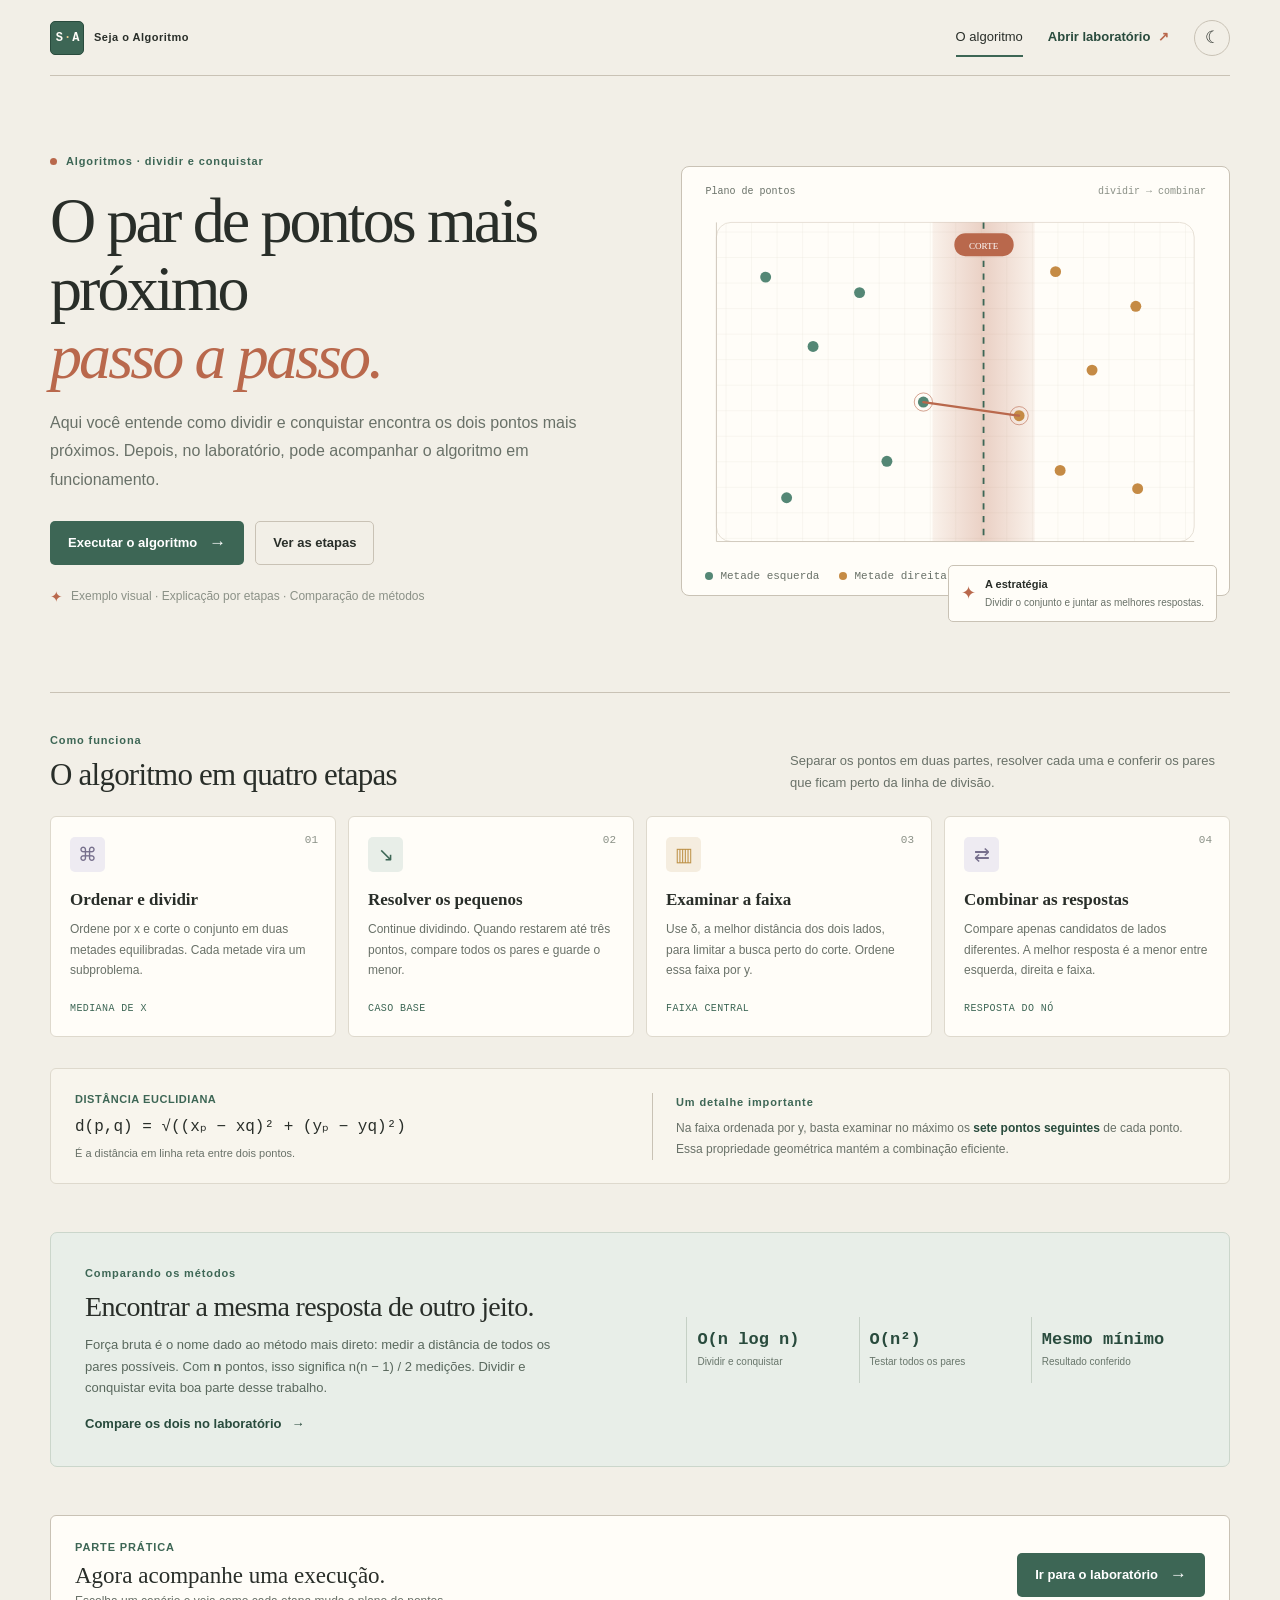
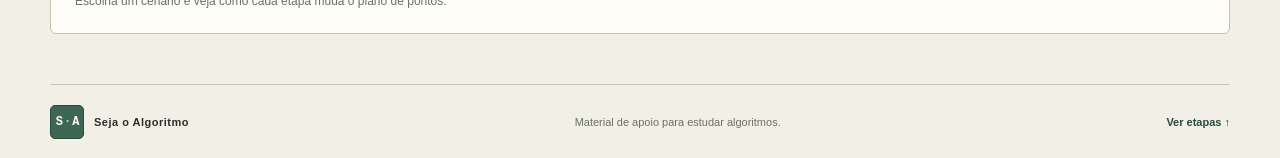
==== commit 5f3e7d5a: "modo noturno" ====
--- a/index.html
+++ b/index.html
@@ -4,10 +4,12 @@
   <meta charset="utf-8">
   <meta name="viewport" content="width=device-width, initial-scale=1">
   <meta name="theme-color" content="#f2efe7">
+  <script>(function(){try{var t=localStorage.getItem("sea-algorithm-theme");if(t==="dark"||t==="light"){document.documentElement.setAttribute("data-theme",t);var m=document.querySelector("meta[name=theme-color]");if(m)m.setAttribute("content",t==="dark"?"#171d19":"#f2efe7")}}catch(e){}})();</script>
   <meta name="description" content="Entenda e execute visualmente o algoritmo do par de pontos mais próximo usando dividir e conquistar.">
   <title>Seja o Algoritmo — Par de pontos mais próximo</title>
   <link rel="stylesheet" href="css/styles.css">
   <script defer src="js/site.js"></script>
+  <script defer src="js/theme.js"></script>
 </head>
 <body>
   <div class="site-shell">
@@ -16,6 +18,7 @@
       <nav class="main-nav" aria-label="Navegação principal">
         <a class="active" href="index.html">O algoritmo</a>
         <a class="nav-cta" href="laboratorio.html">Abrir laboratório <span>↗</span></a>
+        <button class="theme-toggle" id="themeToggle" type="button" aria-label="Ativar modo escuro" title="Ativar modo escuro" aria-pressed="false">☾</button>
       </nav>
     </header>
 
@@ -35,15 +38,15 @@
           <div class="art-glow"></div>
           <div class="art-label art-label-top">Plano de pontos <span>dividir → combinar</span></div>
           <svg class="hero-graph" viewBox="0 0 560 390" role="img" aria-label="Pontos separados em duas metades por um corte vertical; dois pontos próximos atravessam o corte">
-            <defs><pattern id="grid" width="28" height="28" patternUnits="userSpaceOnUse"><path d="M 28 0 L 0 0 0 28" fill="none" stroke="#ded9cd" stroke-width="1" opacity=".55"/></pattern><linearGradient id="stripGlow" x1="0" x2="1"><stop stop-color="#b9684c" stop-opacity=".08"/><stop offset=".5" stop-color="#b9684c" stop-opacity=".3"/><stop offset="1" stop-color="#b9684c" stop-opacity=".08"/></linearGradient></defs>
-            <rect x="18" y="18" width="524" height="350" rx="16" fill="url(#grid)" stroke="#ded9cd"/>
+            <defs><pattern id="grid" width="28" height="28" patternUnits="userSpaceOnUse"><path d="M 28 0 L 0 0 0 28" fill="none" stroke="var(--plot-grid)" stroke-width="1" opacity=".55"/></pattern><linearGradient id="stripGlow" x1="0" x2="1"><stop stop-color="var(--clay)" stop-opacity=".08"/><stop offset=".5" stop-color="var(--clay)" stop-opacity=".3"/><stop offset="1" stop-color="var(--clay)" stop-opacity=".08"/></linearGradient></defs>
+            <rect x="18" y="18" width="524" height="350" rx="16" fill="url(#grid)" stroke="var(--plot-grid)"/>
             <rect x="255" y="18" width="112" height="350" fill="url(#stripGlow)"/>
-            <path d="M311 18V368" stroke="#3d6655" stroke-width="2" stroke-dasharray="7 7"/>
-            <g fill="#548775"><circle cx="72" cy="78" r="6"/><circle cx="124" cy="154" r="6"/><circle cx="175" cy="95" r="6"/><circle cx="205" cy="280" r="6"/><circle cx="95" cy="320" r="6"/><circle cx="245" cy="215" r="6"/></g>
-            <g fill="#c58b45"><circle cx="390" cy="72" r="6"/><circle cx="430" cy="180" r="6"/><circle cx="478" cy="110" r="6"/><circle cx="395" cy="290" r="6"/><circle cx="480" cy="310" r="6"/><circle cx="350" cy="230" r="6"/></g>
-            <path d="M245 215L350 230" stroke="#b9684c" stroke-width="2.5" stroke-linecap="round"/><circle cx="245" cy="215" r="10" fill="none" stroke="#b9684c" opacity=".65"/><circle cx="350" cy="230" r="10" fill="none" stroke="#b9684c" opacity=".65"/>
-            <rect x="279" y="30" width="65" height="25" rx="12" fill="#b9684c"/><text x="311" y="47" text-anchor="middle" fill="white" font-size="10" font-family="DM Mono">CORTE</text>
-            <path d="M18 368H542" stroke="#d0c9bc"/><path d="M18 18V368" stroke="#d0c9bc"/>
+            <path d="M311 18V368" stroke="var(--plot-cut)" stroke-width="2" stroke-dasharray="7 7"/>
+            <g fill="var(--plot-left)"><circle cx="72" cy="78" r="6"/><circle cx="124" cy="154" r="6"/><circle cx="175" cy="95" r="6"/><circle cx="205" cy="280" r="6"/><circle cx="95" cy="320" r="6"/><circle cx="245" cy="215" r="6"/></g>
+            <g fill="var(--plot-right)"><circle cx="390" cy="72" r="6"/><circle cx="430" cy="180" r="6"/><circle cx="478" cy="110" r="6"/><circle cx="395" cy="290" r="6"/><circle cx="480" cy="310" r="6"/><circle cx="350" cy="230" r="6"/></g>
+            <path d="M245 215L350 230" stroke="var(--clay)" stroke-width="2.5" stroke-linecap="round"/><circle cx="245" cy="215" r="10" fill="none" stroke="var(--clay)" opacity=".65"/><circle cx="350" cy="230" r="10" fill="none" stroke="var(--clay)" opacity=".65"/>
+            <rect x="279" y="30" width="65" height="25" rx="12" fill="var(--clay)"/><text x="311" y="47" text-anchor="middle" fill="white" font-size="10" font-family="DM Mono">CORTE</text>
+            <path d="M18 368H542" stroke="var(--plot-axis)"/><path d="M18 18V368" stroke="var(--plot-axis)"/>
           </svg>
           <div class="art-label art-label-bottom"><span><i class="legend-dot mint"></i> Metade esquerda</span><span><i class="legend-dot amber"></i> Metade direita</span></div>
           <div class="floating-note"><span class="note-spark">✦</span><div><b>A estratégia</b><small>Dividir o conjunto e juntar as melhores respostas.</small></div></div>
--- a/css/styles.css
+++ b/css/styles.css
@@ -15,9 +15,85 @@
   --clay-pale: #f4e9e2;
   --gold: #bd9147;
   --purple: #766f8c;
+  --purple-pale: #eeebf2;
+  --gold-pale: #f5eddf;
+  --accent-dot: #e9c98f;
+  --plot-bg: #fffefa;
+  --plot-grid: #e5dfd3;
+  --plot-axis: #d0c9bc;
+  --plot-left: #548775;
+  --plot-right: #c58b45;
+  --plot-neutral: #96978e;
+  --plot-selected: #b9684c;
+  --plot-strip: #a87d58;
+  --plot-label: #59645d;
+  --plot-line: #a85e46;
+  --plot-cut: #3d6655;
+  --plot-area: rgba(61,102,85,.055);
+  --plot-band: rgba(185,104,76,.13);
+  --plot-band-soft: rgba(185,104,76,.08);
+  --plot-strip-area: rgba(84,135,117,.08);
+  --feature-bg: #e8eee8;
+  --feature-border: #cbd6cb;
+  --feature-text: #59685d;
+  --feature-stat-border: #c5d0c5;
+  --feature-stat-label: #68766b;
+  --hint-bg: #f8f4eb;
+  --hint-line: #e0d7c5;
+  --hint-ink: #785e35;
+  --hint-kicker: #876d43;
+  --hint-text: #665c4b;
   --mono: ui-monospace, SFMono-Regular, Menlo, Consolas, monospace;
   --sans: "Segoe UI", Roboto, Helvetica, Arial, sans-serif;
   --serif: Georgia, "Times New Roman", serif;
+}
+
+
+:root[data-theme="dark"] {
+  color-scheme: dark;
+  --bg: #171d19;
+  --paper: #202923;
+  --paper-warm: #252f28;
+  --ink: #e9eee8;
+  --muted: #b0bcb2;
+  --soft: #89968d;
+  --line: #35443a;
+  --line-strong: #4a5b4e;
+  --green: #4f8067;
+  --green-dark: #92bda0;
+  --green-pale: #2a3c31;
+  --clay: #d58a6d;
+  --clay-pale: #422f29;
+  --gold: #d6b16f;
+  --purple: #b5a9cd;
+  --purple-pale: #373244;
+  --gold-pale: #403727;
+  --accent-dot: #e2c48b;
+  --plot-bg: #1b241e;
+  --plot-grid: #344239;
+  --plot-axis: #506052;
+  --plot-left: #80b69b;
+  --plot-right: #dfb66e;
+  --plot-neutral: #9aa79d;
+  --plot-selected: #e09a7e;
+  --plot-strip: #c09a70;
+  --plot-label: #d0d9d1;
+  --plot-line: #dc987d;
+  --plot-cut: #8eb69a;
+  --plot-area: rgba(128,182,155,.10);
+  --plot-band: rgba(224,154,126,.18);
+  --plot-band-soft: rgba(224,154,126,.11);
+  --plot-strip-area: rgba(128,182,155,.12);
+  --feature-bg: #22352a;
+  --feature-border: #405b49;
+  --feature-text: #c5d3c8;
+  --feature-stat-border: #405847;
+  --feature-stat-label: #aabdaf;
+  --hint-bg: #2b3329;
+  --hint-line: #63543c;
+  --hint-ink: #e1c78f;
+  --hint-kicker: #e4c27f;
+  --hint-text: #d3d7cb;
 }
 
 * { box-sizing: border-box; }
@@ -67,7 +143,7 @@
   white-space: nowrap;
 }
 .brand-mark .brand-letter { color: var(--paper); }
-.brand-mark .brand-dot { color: #e9c98f; margin: 0 1px; }
+.brand-mark .brand-dot { color: var(--accent-dot); margin: 0 1px; }
 .main-nav { display: flex; align-items: center; gap: 25px; color: var(--muted); font-size: 13px; }
 .main-nav a { padding: 8px 0; border-bottom: 2px solid transparent; }
 .main-nav a:hover, .main-nav a.active { color: var(--ink); border-color: var(--green); }
@@ -145,8 +221,8 @@
 .art-label-bottom { justify-content: flex-start; gap: 20px; padding: 8px 5px 0; color: var(--muted); font-size: 11px; }
 .art-label-bottom span, .plot-legend span { display: flex; align-items: center; gap: 7px; }
 .legend-dot { width: 8px; height: 8px; display: inline-block; border-radius: 50%; }
-.legend-dot.mint { background: #548775; }
-.legend-dot.amber { background: #c58b45; }
+.legend-dot.mint { background: var(--plot-left); }
+.legend-dot.amber { background: var(--plot-right); }
 .legend-dot.purple { background: var(--clay); }
 .floating-note {
   position: absolute;
@@ -159,7 +235,7 @@
   padding: 9px 12px;
   border: 1px solid var(--line-strong);
   border-radius: 5px;
-  background: #fffdf8;
+  background: var(--paper);
 }
 .note-spark { color: var(--clay); font-size: 18px; }
 .floating-note b, .floating-note small { display: block; }
@@ -189,7 +265,7 @@
   border-radius: 6px;
   background: var(--paper);
 }
-.concept-number { position: absolute; top: 17px; right: 17px; color: #9a9b8f; font: 11px var(--mono); }
+.concept-number { position: absolute; top: 17px; right: 17px; color: var(--soft); font: 11px var(--mono); }
 .concept-icon {
   width: 35px;
   height: 35px;
@@ -199,9 +275,9 @@
   border-radius: 5px;
   font-size: 19px;
 }
-.concept-icon.purple { background: #eeebf2; color: var(--purple); }
+.concept-icon.purple { background: var(--purple-pale); color: var(--purple); }
 .concept-icon.mint { background: var(--green-pale); color: var(--green); }
-.concept-icon.amber { background: #f5eddf; color: var(--gold); }
+.concept-icon.amber { background: var(--gold-pale); color: var(--gold); }
 .concept-card h3 { margin: 0 0 8px; font: 600 17px/1.3 var(--serif); }
 .concept-card p { max-width: 300px; margin-bottom: 14px; color: var(--muted); font-size: 12px; line-height: 1.7; }
 .concept-tag { color: var(--green); font: 10px var(--mono); letter-spacing: .04em; }
@@ -232,18 +308,18 @@
   align-items: center;
   margin-bottom: 48px;
   padding: 31px 34px;
-  border: 1px solid #cbd6cb;
+  border: 1px solid var(--feature-border);
   border-radius: 7px;
-  background: var(--green-pale);
+  background: var(--feature-bg);
 }
 .feature-copy h2 { font-size: 28px; }
-.feature-copy p { max-width: 490px; margin: 11px 0 12px; color: #59685d; font-size: 13px; }
+.feature-copy p { max-width: 490px; margin: 11px 0 12px; color: var(--feature-text); font-size: 13px; }
 .text-link { display: inline-flex; gap: 10px; color: var(--green-dark); font-size: 13px; font-weight: 700; }
 .feature-stats { display: grid; grid-template-columns: repeat(3, 1fr); gap: 8px; }
-.feature-stats div { padding: 13px 10px; border-left: 1px solid #c5d0c5; }
+.feature-stats div { padding: 13px 10px; border-left: 1px solid var(--feature-stat-border); }
 .feature-stats strong, .feature-stats span { display: block; }
 .feature-stats strong { color: var(--green-dark); font: 600 17px var(--mono); white-space: nowrap; }
-.feature-stats span { margin-top: 5px; color: #68766b; font-size: 10px; }
+.feature-stats span { margin-top: 5px; color: var(--feature-stat-label); font-size: 10px; }
 .final-cta {
   display: flex;
   align-items: center;
@@ -298,7 +374,7 @@
   .method-formula strong { font-size: 13px; }
   .feature-band { padding: 22px 19px; margin-bottom: 36px; }
   .feature-stats { grid-template-columns: 1fr; gap: 0; }
-  .feature-stats div { padding: 10px 0; border-top: 1px solid #c5d0c5; border-left: 0; }
+  .feature-stats div { padding: 10px 0; border-top: 1px solid var(--feature-stat-border); border-left: 0; }
   .final-cta { align-items: flex-start; flex-direction: column; margin-bottom: 38px; padding: 19px; }
   .final-cta .button { width: 100%; }
   .footer { flex-wrap: wrap; padding: 15px 0; gap: 8px; }
@@ -312,3 +388,27 @@
   .art-label { font-size: 8px; }
   .art-label-bottom { gap: 11px; font-size: 9px; }
 }
+
+
+.theme-toggle {
+  width: 36px;
+  height: 36px;
+  display: inline-grid;
+  flex: none;
+  place-items: center;
+  border: 1px solid var(--line-strong);
+  border-radius: 50%;
+  background: transparent;
+  color: var(--ink);
+  font-size: 17px;
+  line-height: 1;
+  cursor: pointer;
+  transition: background .15s ease, border-color .15s ease, color .15s ease;
+}
+.theme-toggle:hover { border-color: var(--green); background: var(--green-pale); }
+.theme-toggle:focus-visible { outline: 2px solid var(--green); outline-offset: 3px; }
+
+:root[data-theme="dark"] .button-primary:hover {
+  background: #416b54;
+  color: #f5f7f3;
+}
